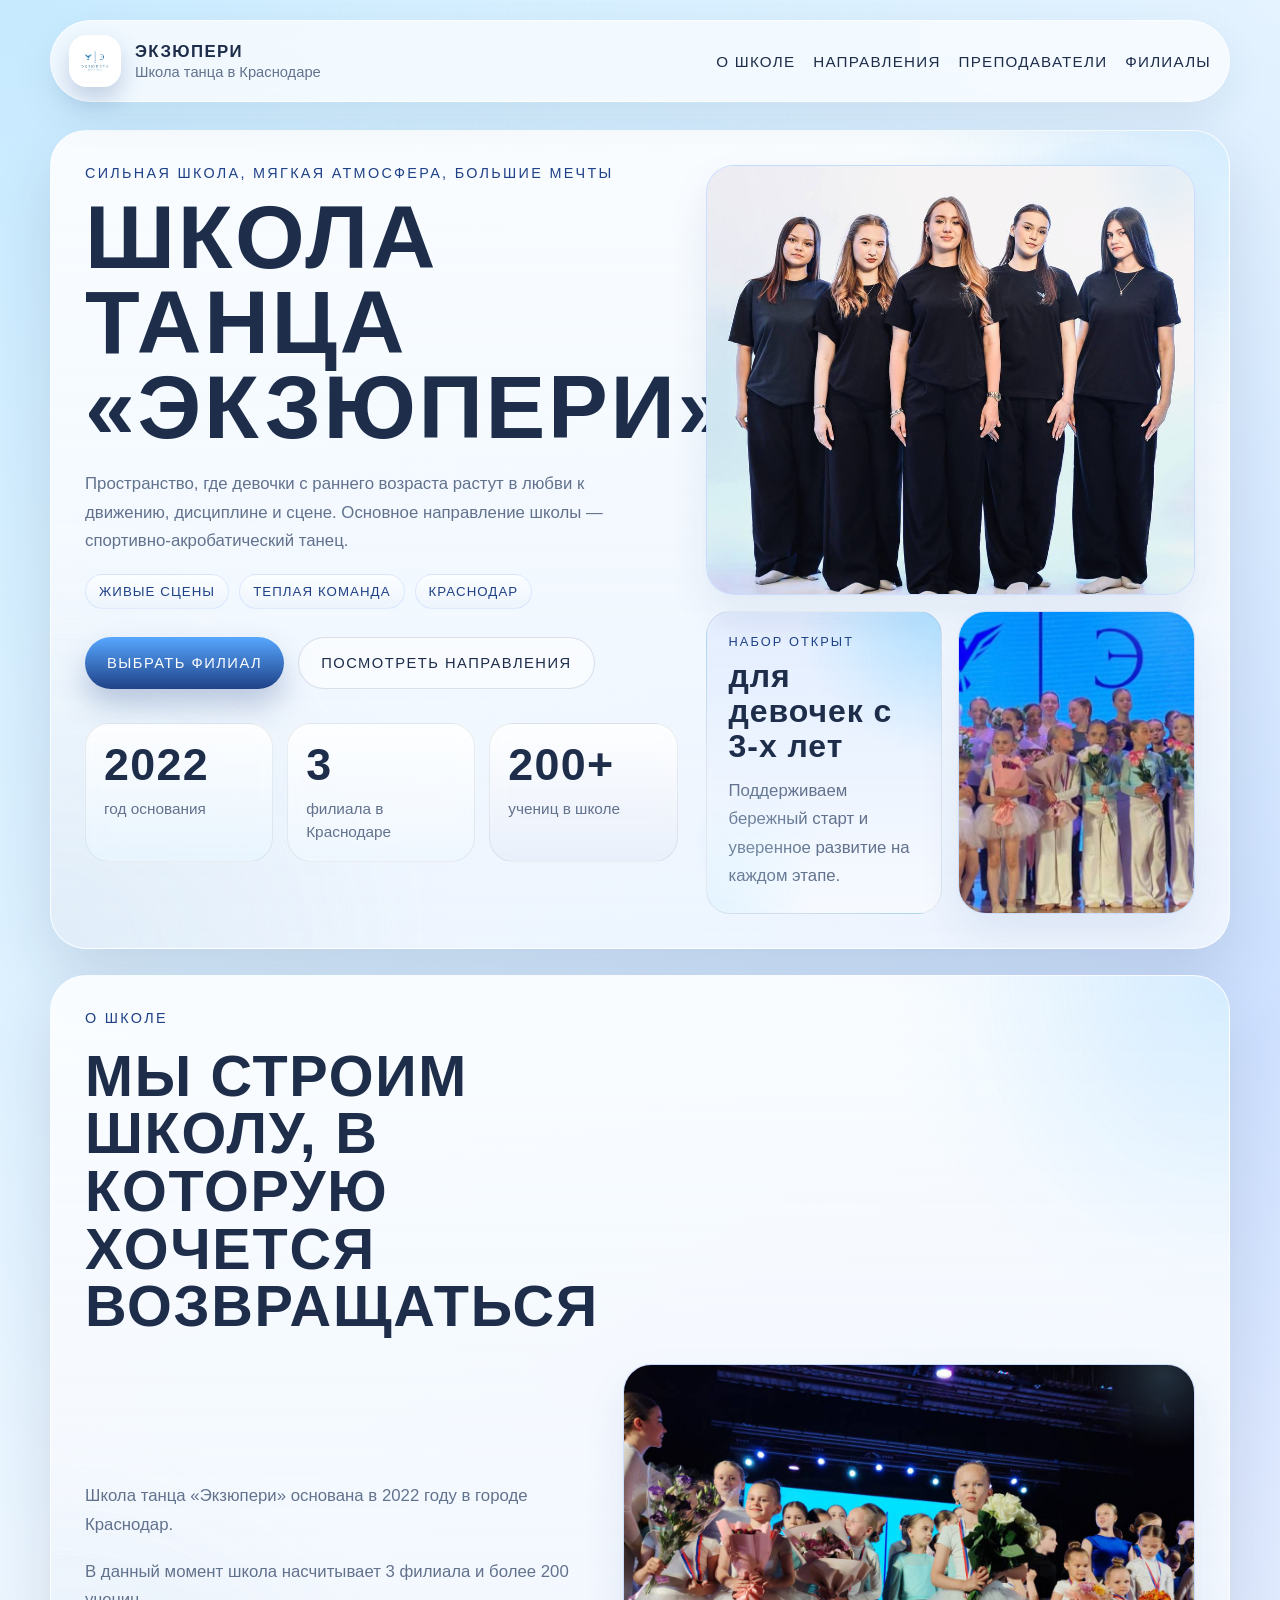
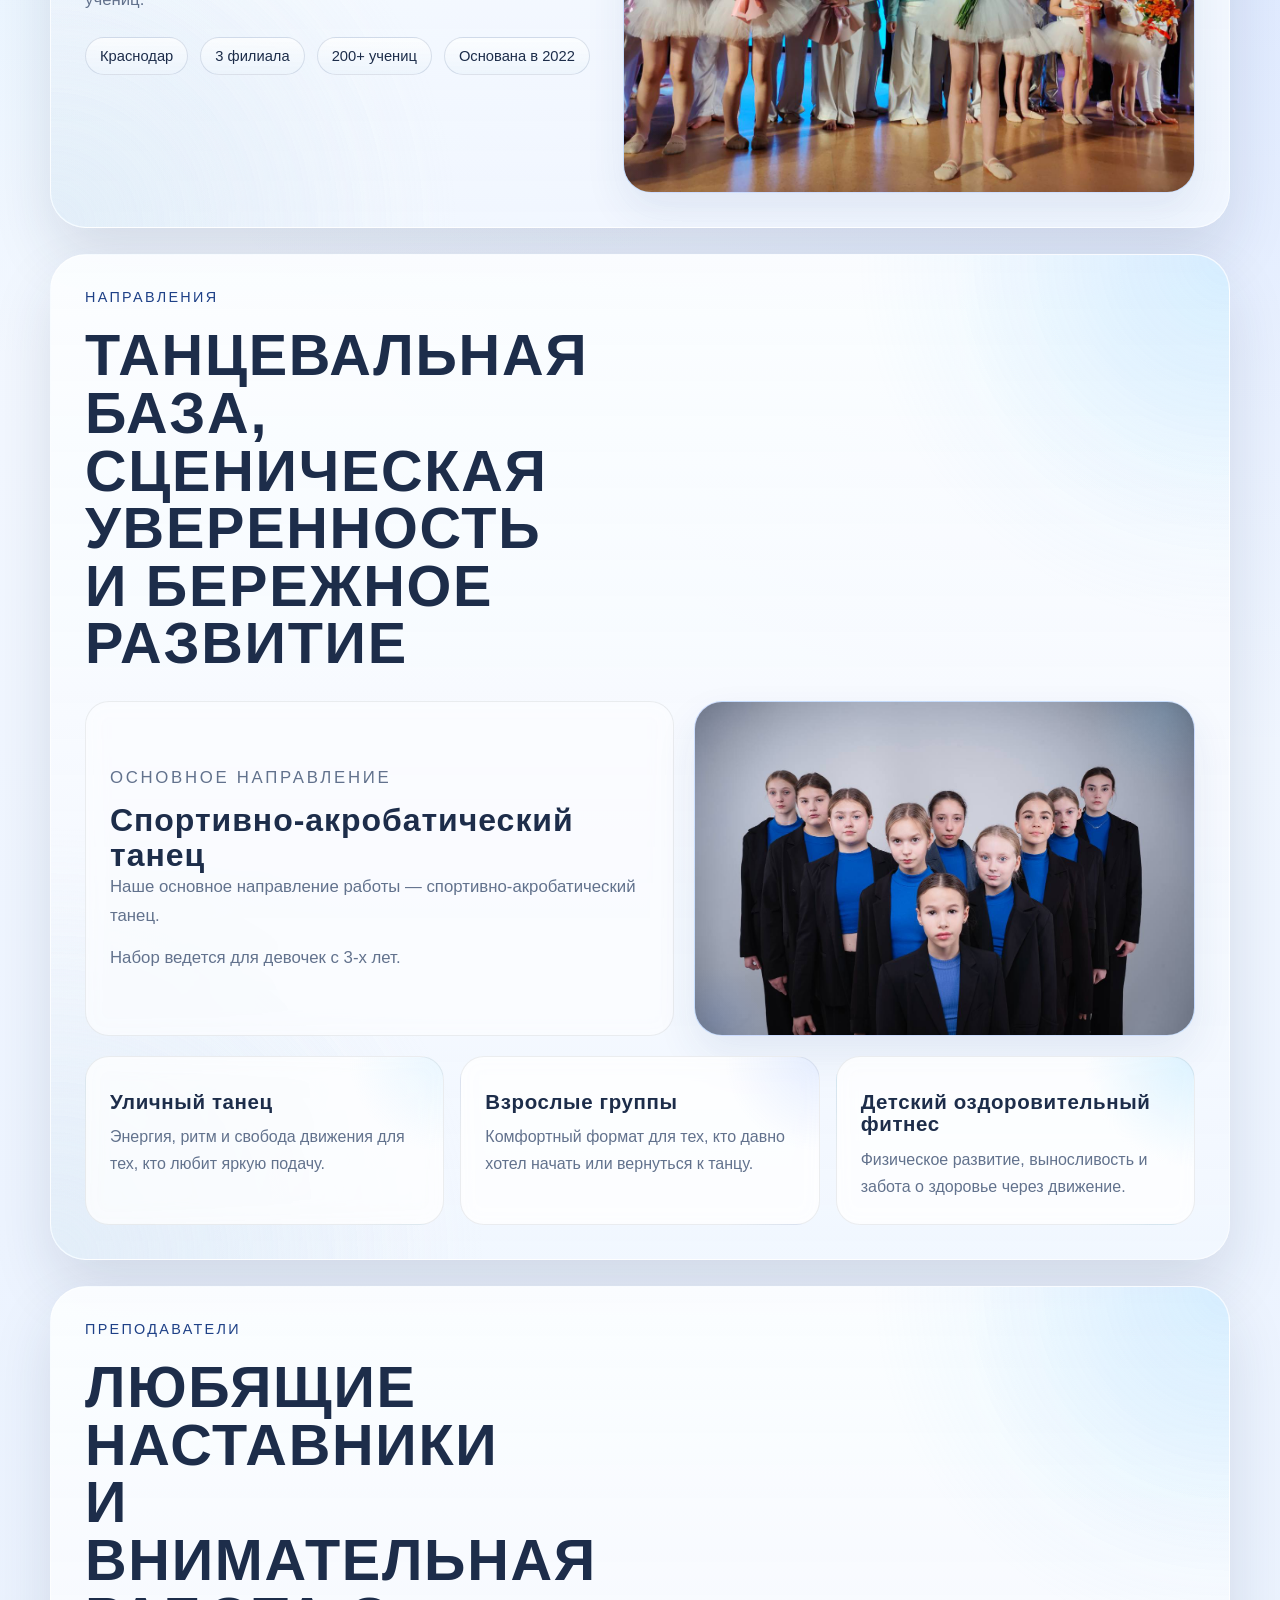
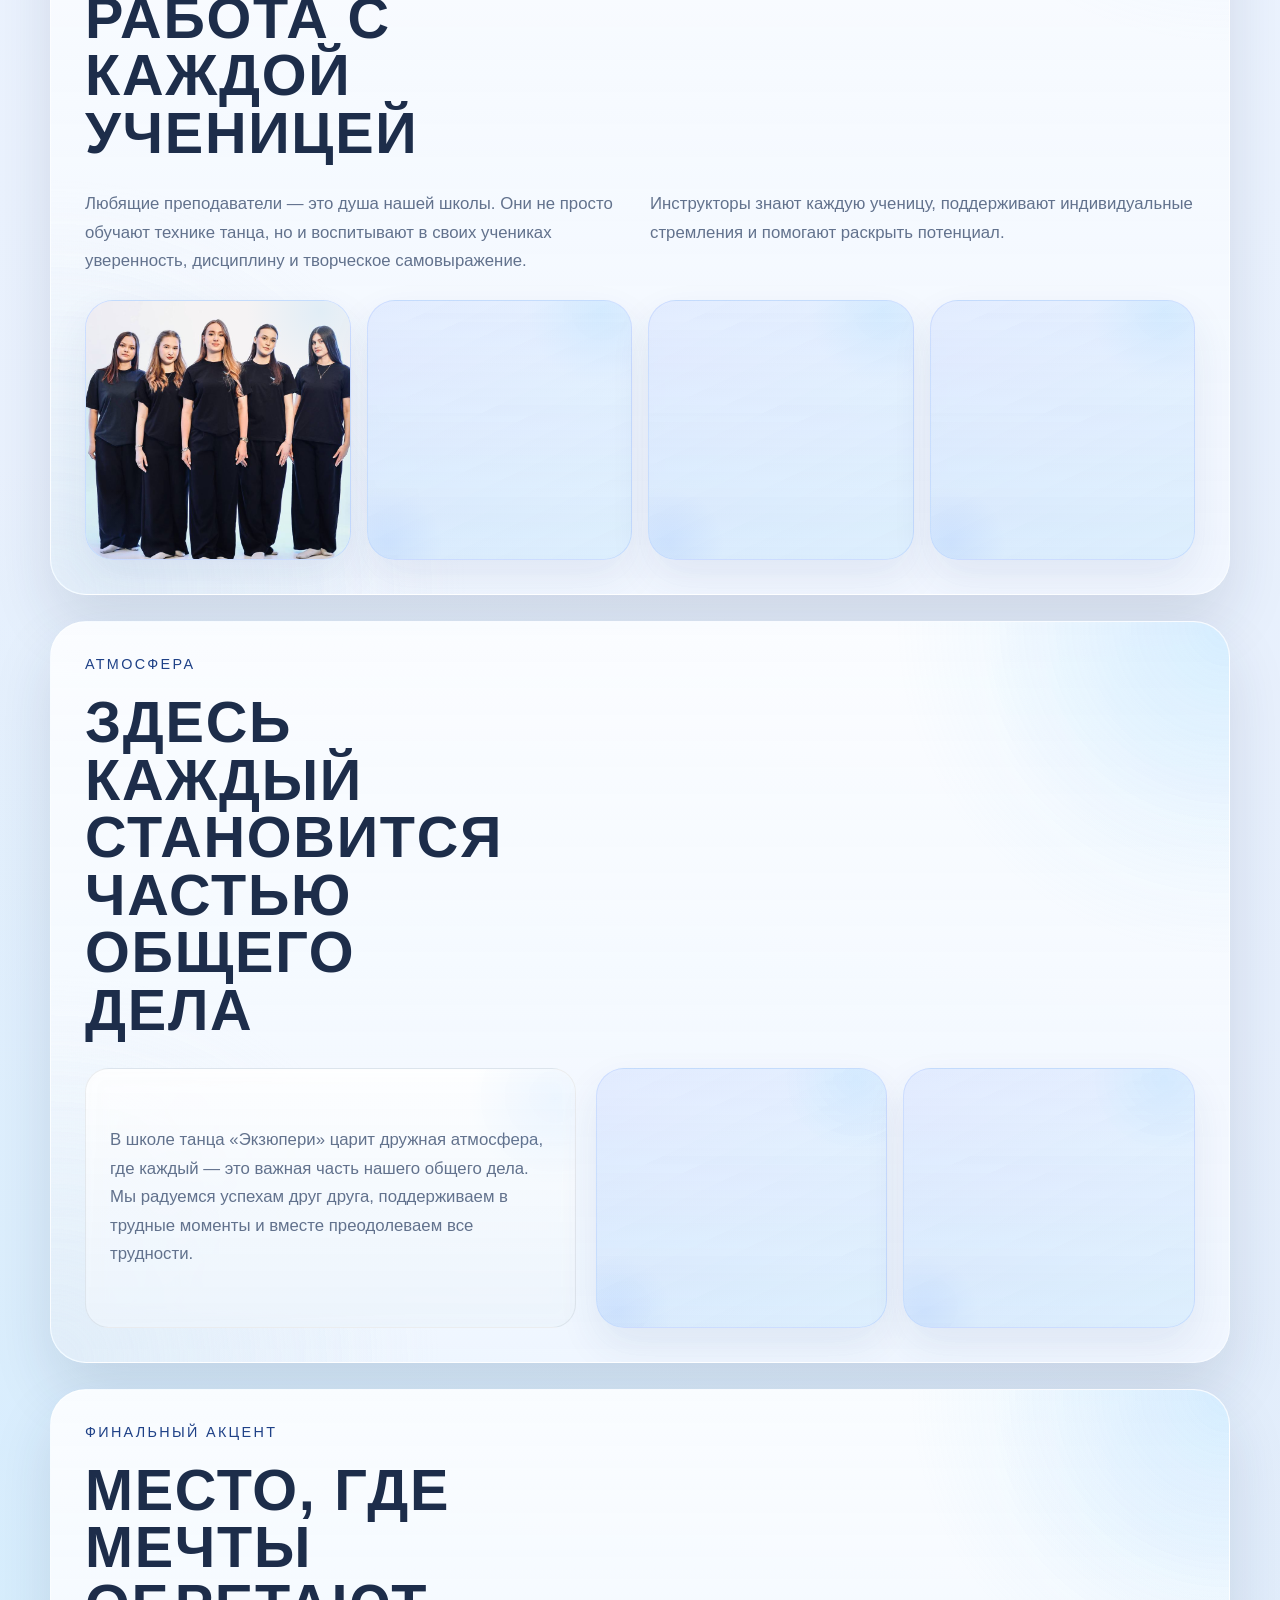
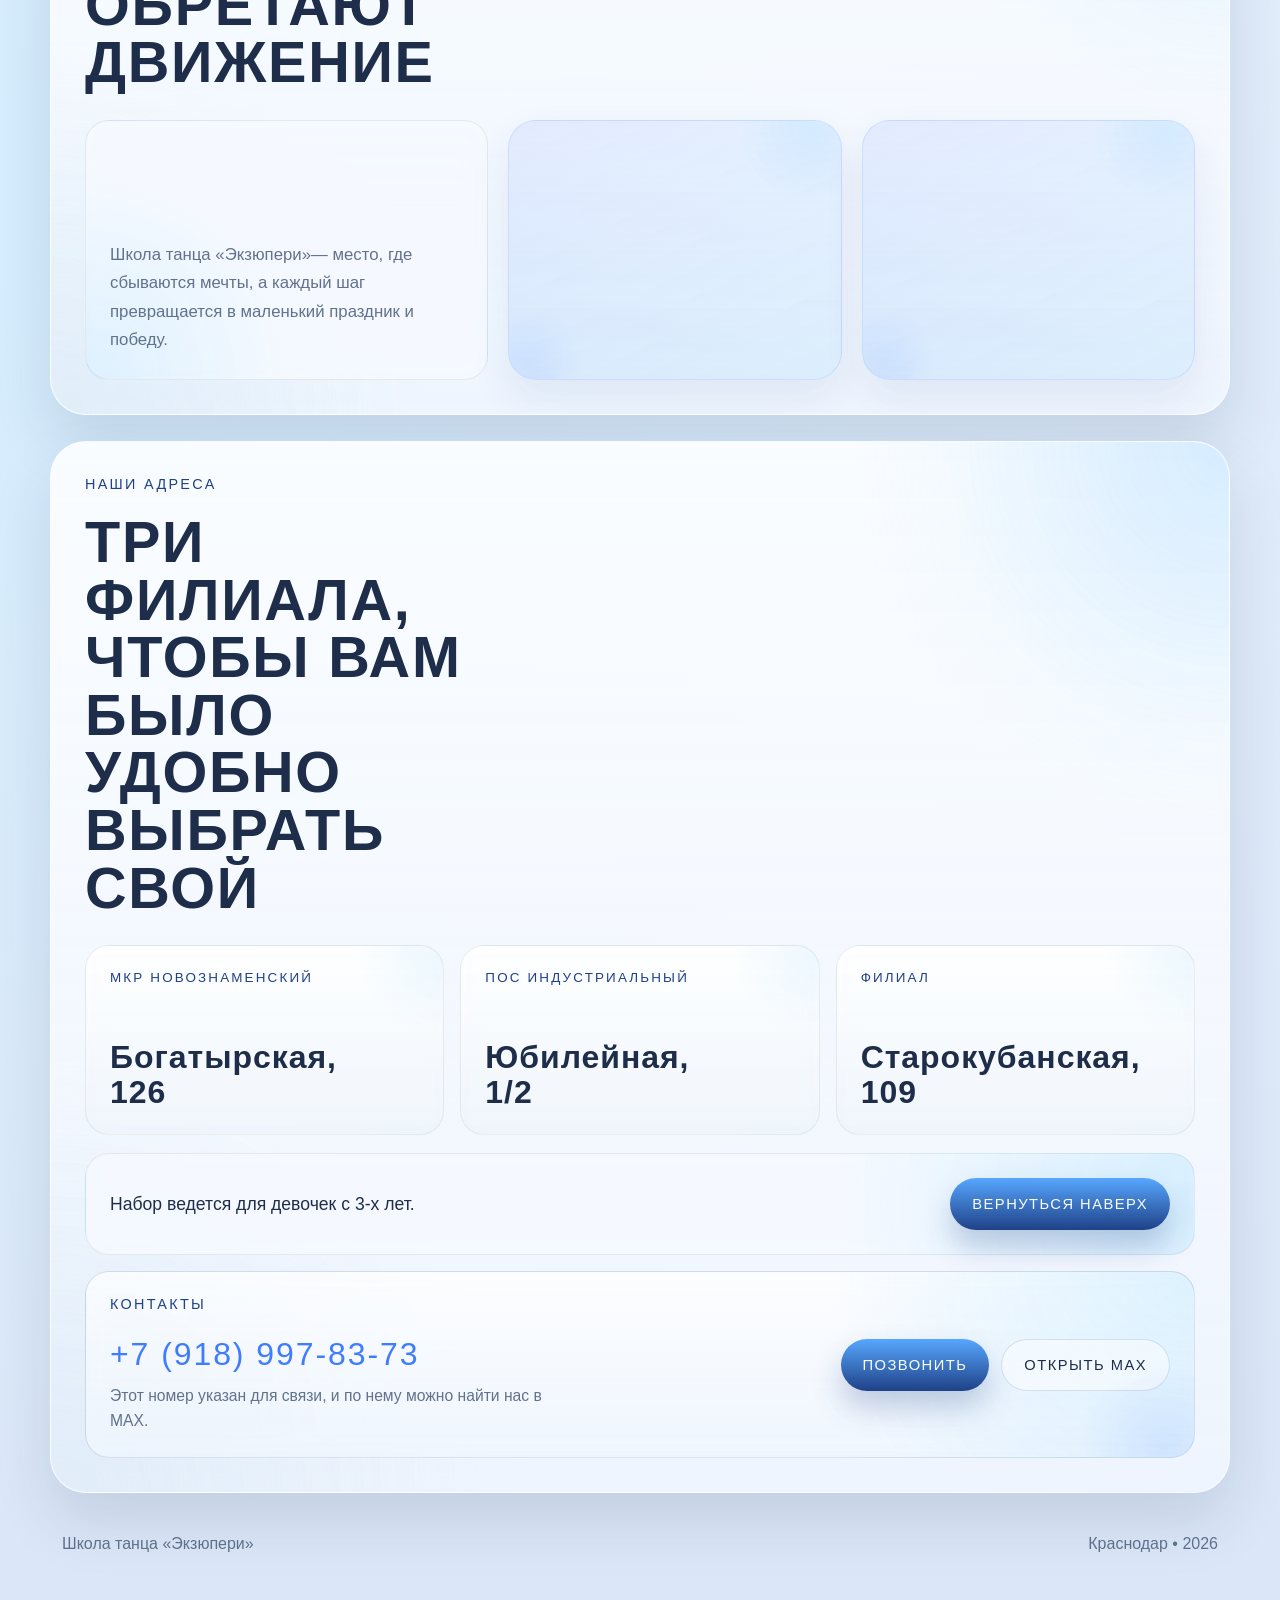
==== index.html @ d255a943 "Add files via upload" ====
<!doctype html>
<html lang="ru">
  <head>
    <meta charset="UTF-8">
    <meta name="viewport" content="width=device-width, initial-scale=1.0">
    <title>Школа танца Экзюпери</title>
    <meta
      name="description"
      content="Школа танца Экзюпери в Краснодаре. Спортивно-акробатический танец, уличный танец, взрослые группы и детский оздоровительный фитнес."
    >
    <link rel="icon" href="photo_5471992488244484492_y.jpg" type="image/jpeg">
    <link rel="stylesheet" href="styles.css">
  </head>
  <body>
    <div class="page-shell">
      <header class="site-header">
        <a class="brand" href="#top" aria-label="Школа танца Экзюпери">
          <span class="brand-mark brand-mark-image">
            <img src="photo_5471992488244484492_y.jpg" alt="Логотип школы танца Экзюпери" loading="eager" decoding="async">
          </span>
          <span class="brand-copy">
            <strong>Экзюпери</strong>
            <span>Школа танца в Краснодаре</span>
          </span>
        </a>

        <nav class="site-nav" aria-label="Основная навигация">
          <a href="#about">О школе</a>
          <a href="#directions">Направления</a>
          <a href="#team">Преподаватели</a>
          <a href="#locations">Филиалы</a>
        </nav>
      </header>

      <main id="top">
        <section class="hero reveal">
          <div class="hero-copy">
            <p class="eyebrow">Сильная школа, мягкая атмосфера, большие мечты</p>
            <h1>Школа танца «Экзюпери»</h1>
            <p class="hero-text">
              Пространство, где девочки с раннего возраста растут в любви к движению,
              дисциплине и сцене. Основное направление школы — спортивно-акробатический танец.
            </p>

            <div class="hero-pills" aria-label="Ключевые особенности">
              <span>Живые сцены</span>
              <span>Теплая команда</span>
              <span>Краснодар</span>
            </div>

            <div class="hero-actions">
              <a class="button button-primary" href="#locations">Выбрать филиал</a>
              <a class="button button-secondary" href="#directions">Посмотреть направления</a>
            </div>

            <div class="hero-stats" aria-label="Ключевые факты">
              <article class="stat-card">
                <strong>2022</strong>
                <span>год основания</span>
              </article>
              <article class="stat-card">
                <strong>3</strong>
                <span>филиала в Краснодаре</span>
              </article>
              <article class="stat-card">
                <strong>200+</strong>
                <span>учениц в школе</span>
              </article>
            </div>
          </div>

          <div class="hero-visuals">
            <article class="photo-frame photo-frame-large">
              <img src="photo_5471939544182626141_y.jpg" alt="Преподаватели школы танца Экзюпери" loading="eager" decoding="async">
              <div class="photo-fallback">
                <span>Фото 1</span>
                <small>Фото тренеров</small>
              </div>
            </article>

            <article class="accent-card accent-card-sunrise">
              <span class="card-label">Набор открыт</span>
              <strong>для девочек с 3-х лет</strong>
              <p>Поддерживаем бережный старт и уверенное развитие на каждом этапе.</p>
            </article>

            <article class="photo-frame photo-frame-small">
              <img src="photo_5471939544182626152_y.jpg" alt="Фото школы танца Экзюпери со сцены" loading="lazy" decoding="async">
              <div class="photo-fallback">
                <span>Фото 2</span>
                <small>Под информацию</small>
              </div>
            </article>

            <div class="hero-orb hero-orb-one" aria-hidden="true"></div>
            <div class="hero-orb hero-orb-two" aria-hidden="true"></div>
          </div>
        </section>

        <section class="section about reveal" id="about">
          <div class="section-heading">
            <p class="eyebrow">О школе</p>
            <h2>Мы строим школу, в которую хочется возвращаться</h2>
          </div>

          <div class="about-layout">
            <div class="about-copy">
              <p>Школа танца «Экзюпери» основана в 2022 году в городе Краснодар.</p>
              <p>В данный момент школа насчитывает 3 филиала и более 200 учениц.</p>

              <div class="fact-ribbon">
                <span>Краснодар</span>
                <span>3 филиала</span>
                <span>200+ учениц</span>
                <span>Основана в 2022</span>
              </div>
            </div>

            <article class="photo-frame photo-frame-wide">
              <img src="photo_5471939544182626151_y.jpg" alt="Ученицы школы танца Экзюпери на сцене" loading="lazy" decoding="async">
              <div class="photo-fallback">
                <span>Фото 3</span>
                <small>Фото под информацию</small>
              </div>
            </article>
          </div>
        </section>

        <section class="section directions reveal" id="directions">
          <div class="section-heading">
            <p class="eyebrow">Направления</p>
            <h2>Танцевальная база, сценическая уверенность и бережное развитие</h2>
          </div>

          <div class="directions-layout">
            <article class="main-direction">
              <p class="card-label">Основное направление</p>
              <h3>Спортивно-акробатический танец</h3>
              <p>Наше основное направление работы — спортивно-акробатический танец.</p>
              <p>Набор ведется для девочек с 3-х лет.</p>
            </article>

            <article class="photo-frame photo-frame-square">
              <img src="photo_5471939544182626154_y.jpg" alt="Ученицы школы танца Экзюпери" loading="lazy" decoding="async">
              <div class="photo-fallback">
                <span>Фото 4</span>
                <small>Фото для направлений</small>
              </div>
            </article>
          </div>

          <div class="tags-grid" aria-label="Дополнительные направления">
            <article class="tag-card">
              <strong>Уличный танец</strong>
              <p>Энергия, ритм и свобода движения для тех, кто любит яркую подачу.</p>
            </article>
            <article class="tag-card">
              <strong>Взрослые группы</strong>
              <p>Комфортный формат для тех, кто давно хотел начать или вернуться к танцу.</p>
            </article>
            <article class="tag-card">
              <strong>Детский оздоровительный фитнес</strong>
              <p>Физическое развитие, выносливость и забота о здоровье через движение.</p>
            </article>
          </div>
        </section>

        <section class="section team reveal" id="team">
          <div class="section-heading">
            <p class="eyebrow">Преподаватели</p>
            <h2>Любящие наставники и внимательная работа с каждой ученицей</h2>
          </div>

          <div class="split-copy">
            <p>
              Любящие преподаватели — это душа нашей школы. Они не просто обучают технике танца,
              но и воспитывают в своих учениках уверенность, дисциплину и творческое самовыражение.
            </p>
            <p>
              Инструкторы знают каждую ученицу, поддерживают индивидуальные стремления и помогают раскрыть потенциал.
            </p>
          </div>

          <div class="gallery-grid gallery-grid-four">
            <article class="photo-frame">
              <img src="photo_5471939544182626141_y.jpg" alt="Преподаватели школы танца, фото 1" loading="lazy" decoding="async">
              <div class="photo-fallback">
                <span>Фото 4.1</span>
                <small>Тренеры</small>
              </div>
            </article>
            <article class="photo-frame">
              <img src="photo_5471939544182626135_y.jpg" alt="Преподаватели школы танца, фото 2" loading="lazy" decoding="async">
              <div class="photo-fallback">
                <span>Фото 4.2</span>
                <small>Тренеры</small>
              </div>
            </article>
            <article class="photo-frame">
              <img src="photo_5471939544182626142_y.jpg" alt="Преподаватели школы танца, фото 3" loading="lazy" decoding="async">
              <div class="photo-fallback">
                <span>Фото 4.3</span>
                <small>Тренеры</small>
              </div>
            </article>
            <article class="photo-frame">
              <img src="photo_5471939544182626132_y.jpg" alt="Преподаватели школы танца, фото 4" loading="lazy" decoding="async">
              <div class="photo-fallback">
                <span>Фото 4.4</span>
                <small>Тренеры</small>
              </div>
            </article>
          </div>
        </section>

        <section class="section community reveal">
          <div class="section-heading">
            <p class="eyebrow">Атмосфера</p>
            <h2>Здесь каждый становится частью общего дела</h2>
          </div>

          <div class="community-layout">
            <article class="story-card">
              <p>
                В школе танца «Экзюпери» царит дружная атмосфера, где каждый — это важная часть нашего общего дела.
                Мы радуемся успехам друг друга, поддерживаем в трудные моменты и вместе преодолеваем все трудности.
              </p>
            </article>

            <div class="gallery-grid gallery-grid-two">
              <article class="photo-frame">
                <img src="photo_5471939544182626064_y.jpg" alt="Атмосфера школы танца, фото 1" loading="lazy" decoding="async">
                <div class="photo-fallback">
                  <span>Фото 5.1</span>
                  <small>Атмосфера</small>
                </div>
              </article>
              <article class="photo-frame">
                <img src="photo_5471939544182626081_y.jpg" alt="Атмосфера школы танца, фото 2" loading="lazy" decoding="async">
                <div class="photo-fallback">
                  <span>Фото 5.2</span>
                  <small>Атмосфера</small>
                </div>
              </article>
            </div>
          </div>
        </section>

        <section class="section finale reveal">
          <div class="section-heading">
            <p class="eyebrow">Финальный акцент</p>
            <h2>Место, где мечты обретают движение</h2>
          </div>

          <div class="finale-layout">
            <article class="closing-card">
              <p>
                Школа танца «Экзюпери»— место, где сбываются мечты, а каждый шаг превращается в маленький праздник и победу.
              </p>
            </article>

            <article class="photo-frame">
              <img src="photo_5471939544182626153_y.jpg" alt="Финальный блок, фото 1" loading="lazy" decoding="async">
              <div class="photo-fallback">
                <span>Фото 6.1</span>
                <small>Команда</small>
              </div>
            </article>
            <article class="photo-frame">
              <img src="photo_5471939544182626065_y.jpg" alt="Финальный блок, фото 2" loading="lazy" decoding="async">
              <div class="photo-fallback">
                <span>Фото 6.2</span>
                <small>Команда</small>
              </div>
            </article>
          </div>
        </section>

        <section class="section locations reveal" id="locations">
          <div class="section-heading">
            <p class="eyebrow">Наши адреса</p>
            <h2>Три филиала, чтобы вам было удобно выбрать свой</h2>
          </div>

          <div class="locations-grid">
            <article class="location-card">
              <span class="location-label">МКР Новознаменский</span>
              <strong>Богатырская, 126</strong>
            </article>
            <article class="location-card">
              <span class="location-label">ПОС Индустриальный</span>
              <strong>Юбилейная, 1/2</strong>
            </article>
            <article class="location-card">
              <span class="location-label">Филиал</span>
              <strong>Старокубанская, 109</strong>
            </article>
          </div>

          <div class="enroll-banner">
            <p>Набор ведется для девочек с 3-х лет.</p>
            <a class="button button-primary" href="#top">Вернуться наверх</a>
          </div>

          <div class="contact-banner" aria-label="Контакты школы танца Экзюпери">
            <div class="contact-copy">
              <p class="eyebrow">Контакты</p>
              <a class="contact-phone" href="tel:+79189978373">+7 (918) 997-83-73</a>
              <p>Этот номер указан для связи, и по нему можно найти нас в MAX.</p>
            </div>

            <div class="contact-actions">
              <a class="button button-primary" href="tel:+79189978373">Позвонить</a>
              <a class="button button-secondary" href="https://web.max.ru/" target="_blank" rel="noreferrer">Открыть MAX</a>
            </div>
          </div>
        </section>
      </main>

      <footer class="site-footer">
        <p>Школа танца «Экзюпери»</p>
        <p>Краснодар • <span id="current-year"></span></p>
      </footer>
    </div>

    <script src="script.js"></script>
  </body>
</html>
---- styles.css ----
:root {
  --bg: #edf4ff;
  --bg-soft: #fbfdff;
  --ink: #1d2d4a;
  --muted: #62728d;
  --accent: #3f7cff;
  --accent-deep: #1f4187;
  --accent-bright: #57a7ff;
  --sun: #97d8ff;
  --sky: #cfeeff;
  --ice: #eef7ff;
  --mist: #dde6f4;
  --mint: #d9deea;
  --line: rgba(34, 61, 111, 0.14);
  --card: rgba(251, 253, 255, 0.78);
  --shadow: 0 28px 60px rgba(29, 45, 74, 0.13);
  --radius-xl: 36px;
  --radius-lg: 24px;
  --radius-md: 18px;
  --max-width: 1180px;
}

*,
*::before,
*::after {
  box-sizing: border-box;
}

html {
  scroll-behavior: smooth;
}

body {
  margin: 0;
  min-width: 320px;
  color: var(--ink);
  font-family: "Avenir Next", "Segoe UI", "Trebuchet MS", sans-serif;
  background:
    radial-gradient(circle at top left, rgba(151, 216, 255, 0.54), transparent 30%),
    radial-gradient(circle at right 16%, rgba(63, 124, 255, 0.2), transparent 24%),
    radial-gradient(circle at 10% 78%, rgba(207, 238, 255, 0.72), transparent 26%),
    linear-gradient(180deg, #ffffff 0%, var(--bg) 44%, #dbe7f8 100%);
}

body::before {
  content: "";
  position: fixed;
  inset: 0;
  pointer-events: none;
  background-image:
    linear-gradient(rgba(255, 255, 255, 0.22) 1px, transparent 1px),
    linear-gradient(90deg, rgba(255, 255, 255, 0.22) 1px, transparent 1px);
  background-size: 28px 28px;
  mask-image: radial-gradient(circle at center, black 62%, transparent 100%);
  opacity: 0.36;
}

img {
  display: block;
  width: 100%;
}

a {
  color: inherit;
  text-decoration: none;
}

p,
h1,
h2,
h3 {
  margin: 0;
}

.page-shell {
  position: relative;
  z-index: 1;
  width: min(calc(100% - 32px), var(--max-width));
  margin: 0 auto;
  padding: 20px 0 48px;
}

.site-header {
  position: sticky;
  top: 16px;
  z-index: 10;
  display: flex;
  align-items: center;
  justify-content: space-between;
  gap: 24px;
  padding: 14px 18px;
  margin-bottom: 28px;
  border: 1px solid rgba(255, 255, 255, 0.7);
  border-radius: 999px;
  background: rgba(248, 252, 255, 0.84);
  backdrop-filter: blur(16px);
  box-shadow: 0 16px 40px rgba(29, 45, 74, 0.08);
}

.brand {
  display: inline-flex;
  align-items: center;
  gap: 14px;
}

.brand-mark {
  display: grid;
  place-items: center;
  width: 52px;
  height: 52px;
  border-radius: 18px;
  color: #fdfefe;
  font-family: "Futura", "Trebuchet MS", sans-serif;
  font-size: 1.1rem;
  letter-spacing: 0.12em;
  background: linear-gradient(160deg, var(--accent) 0%, var(--accent-deep) 100%);
  box-shadow: 0 12px 24px rgba(31, 65, 135, 0.24);
}

.brand-mark-image {
  padding: 4px;
  overflow: hidden;
  background: rgba(255, 255, 255, 0.96);
}

.brand-mark-image img {
  width: 100%;
  height: 100%;
  object-fit: contain;
}

.brand-copy {
  display: flex;
  flex-direction: column;
  gap: 2px;
}

.brand-copy strong,
.site-nav a,
.eyebrow,
h1,
h2,
h3,
.button,
.card-label,
.location-label {
  font-family: "Futura", "Avenir Next Condensed", "Trebuchet MS", sans-serif;
}

.brand-copy strong {
  font-size: 1.05rem;
  letter-spacing: 0.08em;
  text-transform: uppercase;
}

.brand-copy span {
  color: var(--muted);
  font-size: 0.92rem;
}

.site-nav {
  display: flex;
  flex-wrap: wrap;
  gap: 18px;
}

.site-nav a {
  font-size: 0.95rem;
  letter-spacing: 0.08em;
  text-transform: uppercase;
  transition: color 160ms ease;
}

.site-nav a:hover,
.site-nav a:focus-visible {
  color: var(--accent-deep);
}

.hero,
.section {
  position: relative;
  margin-bottom: 26px;
  border: 1px solid rgba(255, 255, 255, 0.62);
  border-radius: var(--radius-xl);
  background:
    radial-gradient(circle at top right, rgba(87, 167, 255, 0.12), transparent 18%),
    radial-gradient(circle at bottom left, rgba(207, 238, 255, 0.35), transparent 24%),
    linear-gradient(180deg, rgba(251, 253, 255, 0.95), rgba(242, 247, 255, 0.84));
  box-shadow: var(--shadow);
  overflow: hidden;
}

.hero::after,
.section::after {
  content: "";
  position: absolute;
  inset: 0;
  border-radius: inherit;
  pointer-events: none;
  background:
    radial-gradient(circle at top right, rgba(151, 216, 255, 0.22), transparent 24%),
    radial-gradient(circle at bottom left, rgba(217, 222, 234, 0.3), transparent 28%);
}

.hero {
  display: grid;
  grid-template-columns: minmax(0, 1.15fr) minmax(280px, 0.95fr);
  gap: 28px;
  padding: 34px;
  isolation: isolate;
}

.hero-copy,
.hero-visuals,
.section > * {
  position: relative;
  z-index: 1;
}

.eyebrow {
  margin-bottom: 14px;
  color: var(--accent-deep);
  font-size: 0.9rem;
  letter-spacing: 0.16em;
  text-transform: uppercase;
}

h1 {
  max-width: 10ch;
  font-size: clamp(3rem, 7vw, 5.7rem);
  line-height: 0.95;
  letter-spacing: 0.03em;
  text-transform: uppercase;
}

.hero-text,
.about-copy p,
.main-direction p,
.tag-card p,
.story-card p,
.closing-card p,
.split-copy p,
.accent-card p {
  color: var(--muted);
  font-size: 1.05rem;
  line-height: 1.7;
}

.hero-text {
  max-width: 58ch;
  margin-top: 20px;
}

.hero-pills {
  display: flex;
  flex-wrap: wrap;
  gap: 10px;
  margin-top: 18px;
}

.hero-pills span {
  padding: 9px 13px;
  border: 1px solid rgba(63, 124, 255, 0.14);
  border-radius: 999px;
  color: var(--accent-deep);
  font-size: 0.83rem;
  letter-spacing: 0.08em;
  text-transform: uppercase;
  background:
    linear-gradient(180deg, rgba(255, 255, 255, 0.78), rgba(236, 244, 252, 0.94));
}

.hero-actions {
  display: flex;
  flex-wrap: wrap;
  gap: 14px;
  margin-top: 28px;
}

.button {
  display: inline-flex;
  align-items: center;
  justify-content: center;
  min-height: 52px;
  padding: 0 22px;
  border-radius: 999px;
  font-size: 0.92rem;
  letter-spacing: 0.1em;
  text-transform: uppercase;
  transition:
    transform 180ms ease,
    box-shadow 180ms ease,
    background-color 180ms ease;
}

.button:hover,
.button:focus-visible {
  transform: translateY(-2px);
}

.button-primary {
  color: #fbfdff;
  background: linear-gradient(180deg, var(--accent-bright) 0%, var(--accent-deep) 100%);
  box-shadow: 0 16px 30px rgba(31, 65, 135, 0.26);
}

.button-secondary {
  border: 1px solid var(--line);
  background: rgba(255, 255, 255, 0.5);
}

.hero-stats {
  display: grid;
  grid-template-columns: repeat(3, minmax(0, 1fr));
  gap: 14px;
  margin-top: 34px;
}

.stat-card,
.accent-card,
.main-direction,
.tag-card,
.story-card,
.closing-card,
.location-card,
.enroll-banner {
  border: 1px solid rgba(31, 37, 51, 0.08);
  border-radius: var(--radius-lg);
  background: var(--card);
  backdrop-filter: blur(10px);
}

.stat-card,
.accent-card,
.main-direction,
.tag-card,
.story-card,
.closing-card,
.location-card,
.enroll-banner,
.contact-banner,
.photo-frame,
.photo-frame-large,
.photo-frame-wide,
.photo-frame-square {
  transition:
    transform 220ms ease,
    box-shadow 220ms ease,
    border-color 220ms ease,
    filter 220ms ease;
}

.stat-card:hover,
.accent-card:hover,
.main-direction:hover,
.tag-card:hover,
.story-card:hover,
.closing-card:hover,
.location-card:hover,
.enroll-banner:hover,
.contact-banner:hover,
.photo-frame:hover {
  transform: translateY(-4px);
  box-shadow: 0 24px 52px rgba(31, 65, 135, 0.15);
  border-color: rgba(63, 124, 255, 0.22);
}

.stat-card {
  display: flex;
  flex-direction: column;
  gap: 10px;
  padding: 18px;
}

.stat-card:nth-child(1) {
  background: linear-gradient(180deg, rgba(255, 255, 255, 0.88), rgba(232, 245, 255, 0.82));
}

.stat-card:nth-child(2) {
  background: linear-gradient(180deg, rgba(255, 255, 255, 0.88), rgba(238, 247, 255, 0.8));
}

.stat-card:nth-child(3) {
  background: linear-gradient(180deg, rgba(255, 255, 255, 0.88), rgba(231, 238, 250, 0.82));
}

.stat-card strong {
  font-family: "Futura", "Avenir Next Condensed", sans-serif;
  font-size: clamp(1.8rem, 5vw, 2.8rem);
  line-height: 1;
  letter-spacing: 0.03em;
}

.stat-card span {
  color: var(--muted);
  font-size: 0.96rem;
  line-height: 1.5;
}

.hero-visuals {
  display: grid;
  grid-template-columns: repeat(2, minmax(0, 1fr));
  gap: 16px;
  align-content: start;
}

.photo-frame,
.logo-frame {
  position: relative;
  min-height: 260px;
  border: 1px solid rgba(63, 124, 255, 0.14);
  border-radius: 28px;
  overflow: hidden;
  background:
    linear-gradient(155deg, rgba(63, 124, 255, 0.14), rgba(151, 216, 255, 0.2)),
    linear-gradient(180deg, rgba(255, 255, 255, 0.82), rgba(236, 243, 252, 0.94));
  box-shadow: 0 18px 40px rgba(31, 65, 135, 0.09);
}

.photo-frame img,
.logo-frame img {
  width: 100%;
  height: 100%;
  object-fit: cover;
  opacity: 0;
  transition: opacity 200ms ease;
}

.photo-frame::before,
.photo-frame::after,
.accent-card::before,
.story-card::before,
.contact-banner::before {
  content: "";
  position: absolute;
  inset: auto;
  pointer-events: none;
  border-radius: 999px;
  opacity: 0.75;
}

.photo-frame::before {
  width: 160px;
  height: 160px;
  top: -70px;
  right: -50px;
  background: radial-gradient(circle, rgba(151, 216, 255, 0.28), transparent 65%);
}

.photo-frame::after {
  width: 120px;
  height: 120px;
  left: -40px;
  bottom: -45px;
  background: radial-gradient(circle, rgba(63, 124, 255, 0.12), transparent 65%);
}

.logo-frame img {
  object-fit: contain;
  padding: 22px;
  background: rgba(255, 255, 255, 0.86);
}

.photo-frame-large {
  grid-column: span 2;
  min-height: 430px;
}

.photo-frame-small {
  min-height: 220px;
}

.photo-frame-wide {
  min-height: 380px;
}

.photo-frame-square {
  min-height: 320px;
}

.photo-fallback {
  position: absolute;
  inset: 0;
  display: flex;
  flex-direction: column;
  align-items: center;
  justify-content: center;
  gap: 10px;
  padding: 20px;
  text-align: center;
  color: rgba(31, 37, 51, 0.75);
  background:
    radial-gradient(circle at top, rgba(151, 216, 255, 0.22), transparent 38%),
    linear-gradient(180deg, rgba(255, 255, 255, 0.78), rgba(239, 245, 252, 0.96));
}

.photo-fallback span {
  font-family: "Futura", "Avenir Next Condensed", sans-serif;
  font-size: 1.2rem;
  letter-spacing: 0.08em;
  text-transform: uppercase;
}

.photo-fallback small {
  max-width: 26ch;
  color: var(--muted);
  line-height: 1.5;
}

.photo-frame.is-ready .photo-fallback,
.logo-frame.is-ready .photo-fallback {
  opacity: 0;
  pointer-events: none;
}

.photo-frame.is-ready img,
.logo-frame.is-ready img {
  opacity: 1;
}

.accent-card {
  display: flex;
  flex-direction: column;
  justify-content: flex-end;
  min-height: 220px;
  padding: 22px;
  position: relative;
  overflow: hidden;
}

.accent-card-sunrise {
  background:
    radial-gradient(circle at top right, rgba(151, 216, 255, 0.62), transparent 38%),
    radial-gradient(circle at bottom left, rgba(207, 238, 255, 0.5), transparent 28%),
    linear-gradient(180deg, rgba(63, 124, 255, 0.08), rgba(247, 250, 255, 0.92));
}

.card-label {
  color: var(--accent-deep);
  font-size: 0.8rem;
  letter-spacing: 0.16em;
  text-transform: uppercase;
}

.accent-card strong,
.main-direction h3,
.tag-card strong,
.location-card strong {
  margin-top: 10px;
  font-size: clamp(1.45rem, 3vw, 2rem);
  line-height: 1.1;
  letter-spacing: 0.03em;
}

.accent-card p {
  margin-top: 12px;
}

.accent-card::before {
  width: 220px;
  height: 220px;
  top: -120px;
  right: -95px;
  background: radial-gradient(circle, rgba(151, 216, 255, 0.24), transparent 66%);
}

.section {
  padding: 34px;
}

.section-heading {
  display: grid;
  gap: 8px;
  margin-bottom: 28px;
}

h2 {
  max-width: 14ch;
  font-size: clamp(2rem, 5vw, 3.6rem);
  line-height: 1;
  letter-spacing: 0.03em;
  text-transform: uppercase;
}

.about-layout,
.directions-layout,
.community-layout,
.finale-layout {
  display: grid;
  gap: 20px;
}

.about-layout {
  grid-template-columns: minmax(0, 0.95fr) minmax(280px, 1.05fr);
  align-items: center;
}

.about-copy {
  display: grid;
  gap: 18px;
}

.fact-ribbon {
  display: flex;
  flex-wrap: wrap;
  gap: 12px;
  margin-top: 4px;
}

.fact-ribbon span {
  padding: 10px 14px;
  border: 1px solid var(--line);
  border-radius: 999px;
  background: linear-gradient(180deg, rgba(255, 255, 255, 0.7), rgba(236, 244, 252, 0.88));
  font-size: 0.92rem;
}

.directions-layout {
  grid-template-columns: minmax(0, 1.08fr) minmax(280px, 0.92fr);
  align-items: stretch;
}

.main-direction,
.tag-card,
.story-card,
.closing-card,
.location-card,
.enroll-banner {
  padding: 24px;
}

.main-direction {
  display: flex;
  flex-direction: column;
  justify-content: center;
}

.main-direction p:last-child {
  margin-top: 14px;
}

.tags-grid,
.gallery-grid,
.locations-grid {
  display: grid;
  gap: 16px;
}

.tags-grid {
  grid-template-columns: repeat(3, minmax(0, 1fr));
  margin-top: 20px;
}

.tag-card strong {
  display: block;
  font-size: 1.28rem;
}

.tag-card:nth-child(1) {
  background:
    radial-gradient(circle at top right, rgba(151, 216, 255, 0.18), transparent 24%),
    rgba(255, 255, 255, 0.76);
}

.tag-card:nth-child(2) {
  background:
    radial-gradient(circle at top right, rgba(63, 124, 255, 0.12), transparent 24%),
    rgba(255, 255, 255, 0.78);
}

.tag-card:nth-child(3) {
  background:
    radial-gradient(circle at top right, rgba(207, 238, 255, 0.7), transparent 28%),
    rgba(255, 255, 255, 0.78);
}

.tag-card p {
  margin-top: 10px;
  font-size: 1rem;
}

.split-copy {
  display: grid;
  grid-template-columns: repeat(2, minmax(0, 1fr));
  gap: 20px;
}

.gallery-grid-four {
  grid-template-columns: repeat(4, minmax(0, 1fr));
  margin-top: 24px;
}

.gallery-grid-two {
  grid-template-columns: repeat(2, minmax(0, 1fr));
}

.community-layout {
  grid-template-columns: minmax(0, 0.9fr) minmax(280px, 1.1fr);
  align-items: start;
}

.story-card {
  min-height: 100%;
  display: flex;
  align-items: center;
  background:
    linear-gradient(180deg, rgba(255, 255, 255, 0.84), rgba(236, 244, 252, 0.9));
  position: relative;
  overflow: hidden;
}

.story-card::before {
  width: 180px;
  height: 180px;
  right: -70px;
  top: -60px;
  background: radial-gradient(circle, rgba(87, 167, 255, 0.12), transparent 68%);
}

.finale-layout {
  grid-template-columns: 1.15fr repeat(2, minmax(0, 0.95fr));
  align-items: stretch;
}

.closing-card {
  display: flex;
  align-items: flex-end;
  min-height: 100%;
  background:
    radial-gradient(circle at bottom left, rgba(151, 216, 255, 0.24), transparent 42%),
    rgba(246, 250, 255, 0.9);
}

.locations-grid {
  grid-template-columns: repeat(3, minmax(0, 1fr));
}

.location-card {
  min-height: 190px;
  display: flex;
  flex-direction: column;
  justify-content: space-between;
  background:
    radial-gradient(circle at top right, rgba(151, 216, 255, 0.18), transparent 22%),
    linear-gradient(180deg, rgba(255, 255, 255, 0.9), rgba(239, 245, 252, 0.94));
}

.location-label {
  color: var(--accent-deep);
  font-size: 0.84rem;
  letter-spacing: 0.16em;
  text-transform: uppercase;
}

.location-card strong {
  max-width: 12ch;
}

.enroll-banner {
  display: flex;
  align-items: center;
  justify-content: space-between;
  gap: 18px;
  margin-top: 18px;
  background:
    radial-gradient(circle at right, rgba(151, 216, 255, 0.32), transparent 32%),
    rgba(246, 250, 255, 0.9);
}

.enroll-banner p {
  font-size: 1.1rem;
  line-height: 1.6;
}

.contact-banner {
  display: flex;
  align-items: center;
  justify-content: space-between;
  gap: 20px;
  margin-top: 16px;
  padding: 24px;
  border: 1px solid var(--line);
  border-radius: var(--radius-lg);
  background:
    radial-gradient(circle at right top, rgba(151, 216, 255, 0.3), transparent 32%),
    linear-gradient(180deg, rgba(255, 255, 255, 0.7), rgba(239, 246, 254, 0.78));
  backdrop-filter: blur(10px);
  position: relative;
  overflow: hidden;
}

.contact-banner::before {
  width: 180px;
  height: 180px;
  right: -60px;
  bottom: -80px;
  background: radial-gradient(circle, rgba(63, 124, 255, 0.16), transparent 68%);
}

.contact-copy {
  display: grid;
  gap: 10px;
}

.contact-phone {
  color: var(--accent-deep);
  font-family: "Futura", "Avenir Next Condensed", "Trebuchet MS", sans-serif;
  font-size: clamp(1.3rem, 3vw, 2rem);
  letter-spacing: 0.06em;
}

.contact-copy p:last-child {
  color: var(--muted);
  font-size: 0.98rem;
  line-height: 1.6;
  max-width: 54ch;
}

.contact-copy a {
  color: var(--accent);
}

.contact-actions {
  display: flex;
  flex-wrap: wrap;
  gap: 12px;
  justify-content: flex-end;
}

.site-footer {
  display: flex;
  align-items: center;
  justify-content: space-between;
  gap: 18px;
  padding: 16px 12px 0;
  color: var(--muted);
}

.reveal {
  animation: rise 700ms ease both;
}

.hero-orb {
  position: absolute;
  border-radius: 50%;
  filter: blur(0);
  pointer-events: none;
  mix-blend-mode: screen;
  animation: drift 12s ease-in-out infinite;
}

.hero-orb-one {
  width: 180px;
  height: 180px;
  top: -24px;
  right: 18px;
  background: radial-gradient(circle, rgba(87, 167, 255, 0.18), rgba(87, 167, 255, 0.02) 70%);
}

.hero-orb-two {
  width: 120px;
  height: 120px;
  left: -10px;
  bottom: 12px;
  background: radial-gradient(circle, rgba(151, 216, 255, 0.22), rgba(151, 216, 255, 0.02) 70%);
  animation-delay: -4s;
}

@keyframes rise {
  from {
    opacity: 0;
    transform: translateY(18px);
  }

  to {
    opacity: 1;
    transform: translateY(0);
  }
}

@keyframes drift {
  0%,
  100% {
    transform: translate3d(0, 0, 0) scale(1);
  }

  50% {
    transform: translate3d(0, 10px, 0) scale(1.04);
  }
}

@media (prefers-reduced-motion: no-preference) {
  .hero-visuals .photo-frame-large {
    animation: floaty 9s ease-in-out infinite;
  }

  .hero-visuals .photo-frame-small {
    animation: floaty 11s ease-in-out infinite reverse;
  }

  .stat-card:nth-child(2) {
    animation: floaty 10s ease-in-out infinite;
  }

  .tag-card:nth-child(2) {
    animation: floaty 12s ease-in-out infinite;
  }
}

@keyframes floaty {
  0%,
  100% {
    transform: translateY(0);
  }

  50% {
    transform: translateY(-6px);
  }
}

@media (max-width: 980px) {
  .site-header,
  .split-copy,
  .hero,
  .about-layout,
  .directions-layout,
  .community-layout,
  .finale-layout,
  .tags-grid,
  .gallery-grid-four,
  .locations-grid {
    grid-template-columns: 1fr;
  }

  .site-header {
    display: grid;
    justify-content: stretch;
    border-radius: 28px;
  }

  .site-nav {
    justify-content: space-between;
  }

  .hero {
    padding: 26px;
  }

  h1 {
    max-width: 12ch;
  }

  .hero-stats,
  .hero-visuals,
  .gallery-grid-two {
    grid-template-columns: repeat(2, minmax(0, 1fr));
  }

  .photo-frame-large {
    min-height: 360px;
  }

  .photo-frame-wide,
  .photo-frame-square {
    min-height: 300px;
  }

  .contact-banner {
    align-items: flex-start;
    flex-direction: column;
  }

  .contact-actions {
    justify-content: flex-start;
  }

  .hero-orb {
    opacity: 0.8;
  }
}

@media (max-width: 680px) {
  .page-shell {
    width: min(calc(100% - 20px), var(--max-width));
    padding-top: 10px;
  }

  .site-header,
  .hero,
  .section {
    padding: 20px;
  }

  .site-nav {
    gap: 12px 16px;
  }

  .site-nav a {
    font-size: 0.84rem;
  }

  .hero-stats,
  .hero-visuals,
  .gallery-grid-two {
    grid-template-columns: 1fr;
  }

  .photo-frame-large,
  .photo-frame-wide,
  .photo-frame-square,
  .photo-frame {
    min-height: 240px;
  }

  .hero-actions,
  .enroll-banner,
  .contact-banner,
  .site-footer {
    flex-direction: column;
    align-items: stretch;
  }

  .button {
    width: 100%;
  }

  .contact-phone {
    word-break: break-word;
  }

  .hero-orb-one {
    width: 130px;
    height: 130px;
    right: -10px;
  }

  .hero-orb-two {
    width: 88px;
    height: 88px;
    left: -12px;
  }

  h2 {
    max-width: 100%;
  }
}
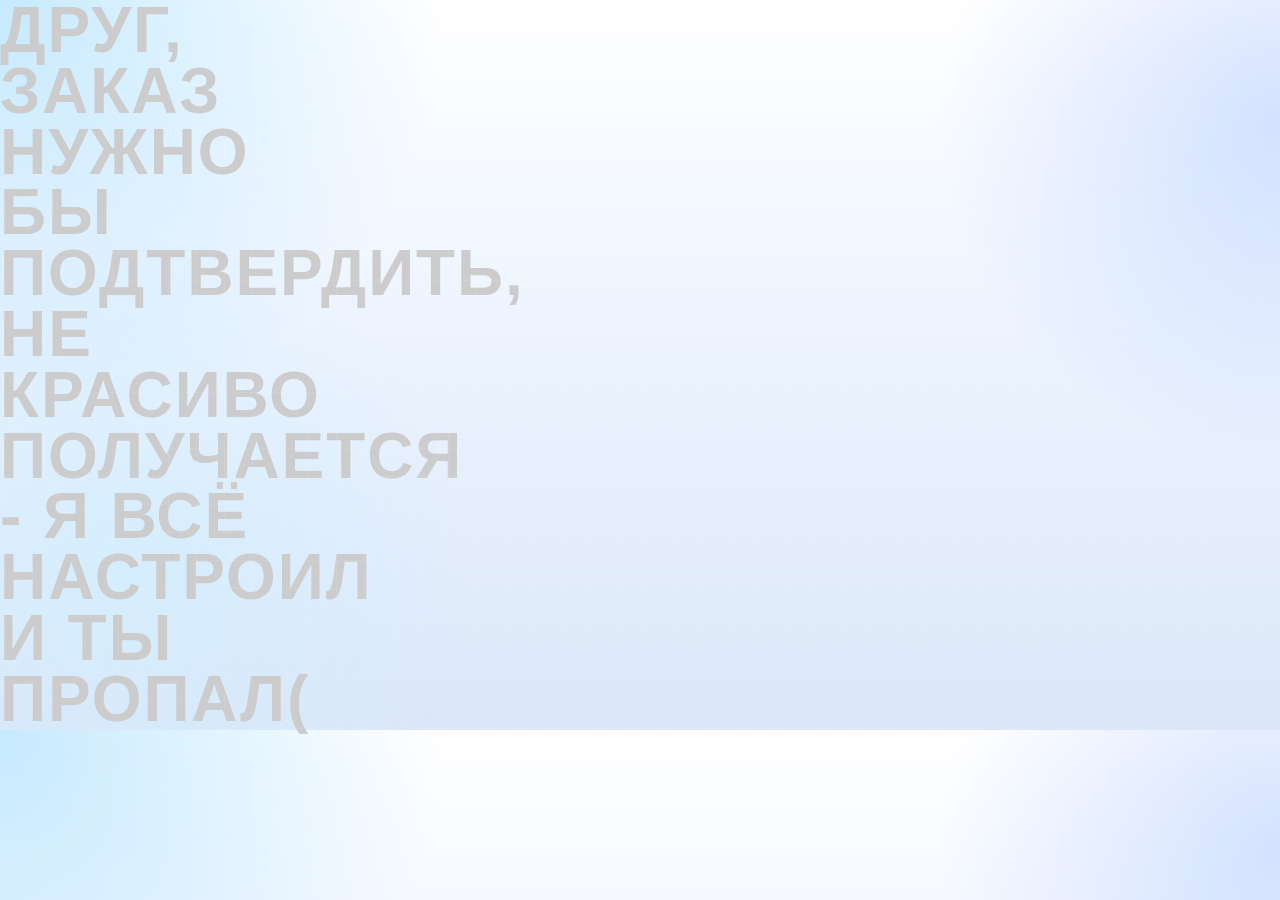
==== commit 96b67b6c: "Update index.html" ====
--- a/index.html
+++ b/index.html
@@ -12,317 +12,6 @@
     <link rel="stylesheet" href="styles.css">
   </head>
   <body>
-    <div class="page-shell">
-      <header class="site-header">
-        <a class="brand" href="#top" aria-label="Школа танца Экзюпери">
-          <span class="brand-mark brand-mark-image">
-            <img src="photo_5471992488244484492_y.jpg" alt="Логотип школы танца Экзюпери" loading="eager" decoding="async">
-          </span>
-          <span class="brand-copy">
-            <strong>Экзюпери</strong>
-            <span>Школа танца в Краснодаре</span>
-          </span>
-        </a>
-
-        <nav class="site-nav" aria-label="Основная навигация">
-          <a href="#about">О школе</a>
-          <a href="#directions">Направления</a>
-          <a href="#team">Преподаватели</a>
-          <a href="#locations">Филиалы</a>
-        </nav>
-      </header>
-
-      <main id="top">
-        <section class="hero reveal">
-          <div class="hero-copy">
-            <p class="eyebrow">Сильная школа, мягкая атмосфера, большие мечты</p>
-            <h1>Школа танца «Экзюпери»</h1>
-            <p class="hero-text">
-              Пространство, где девочки с раннего возраста растут в любви к движению,
-              дисциплине и сцене. Основное направление школы — спортивно-акробатический танец.
-            </p>
-
-            <div class="hero-pills" aria-label="Ключевые особенности">
-              <span>Живые сцены</span>
-              <span>Теплая команда</span>
-              <span>Краснодар</span>
-            </div>
-
-            <div class="hero-actions">
-              <a class="button button-primary" href="#locations">Выбрать филиал</a>
-              <a class="button button-secondary" href="#directions">Посмотреть направления</a>
-            </div>
-
-            <div class="hero-stats" aria-label="Ключевые факты">
-              <article class="stat-card">
-                <strong>2022</strong>
-                <span>год основания</span>
-              </article>
-              <article class="stat-card">
-                <strong>3</strong>
-                <span>филиала в Краснодаре</span>
-              </article>
-              <article class="stat-card">
-                <strong>200+</strong>
-                <span>учениц в школе</span>
-              </article>
-            </div>
-          </div>
-
-          <div class="hero-visuals">
-            <article class="photo-frame photo-frame-large">
-              <img src="photo_5471939544182626141_y.jpg" alt="Преподаватели школы танца Экзюпери" loading="eager" decoding="async">
-              <div class="photo-fallback">
-                <span>Фото 1</span>
-                <small>Фото тренеров</small>
-              </div>
-            </article>
-
-            <article class="accent-card accent-card-sunrise">
-              <span class="card-label">Набор открыт</span>
-              <strong>для девочек с 3-х лет</strong>
-              <p>Поддерживаем бережный старт и уверенное развитие на каждом этапе.</p>
-            </article>
-
-            <article class="photo-frame photo-frame-small">
-              <img src="photo_5471939544182626152_y.jpg" alt="Фото школы танца Экзюпери со сцены" loading="lazy" decoding="async">
-              <div class="photo-fallback">
-                <span>Фото 2</span>
-                <small>Под информацию</small>
-              </div>
-            </article>
-
-            <div class="hero-orb hero-orb-one" aria-hidden="true"></div>
-            <div class="hero-orb hero-orb-two" aria-hidden="true"></div>
-          </div>
-        </section>
-
-        <section class="section about reveal" id="about">
-          <div class="section-heading">
-            <p class="eyebrow">О школе</p>
-            <h2>Мы строим школу, в которую хочется возвращаться</h2>
-          </div>
-
-          <div class="about-layout">
-            <div class="about-copy">
-              <p>Школа танца «Экзюпери» основана в 2022 году в городе Краснодар.</p>
-              <p>В данный момент школа насчитывает 3 филиала и более 200 учениц.</p>
-
-              <div class="fact-ribbon">
-                <span>Краснодар</span>
-                <span>3 филиала</span>
-                <span>200+ учениц</span>
-                <span>Основана в 2022</span>
-              </div>
-            </div>
-
-            <article class="photo-frame photo-frame-wide">
-              <img src="photo_5471939544182626151_y.jpg" alt="Ученицы школы танца Экзюпери на сцене" loading="lazy" decoding="async">
-              <div class="photo-fallback">
-                <span>Фото 3</span>
-                <small>Фото под информацию</small>
-              </div>
-            </article>
-          </div>
-        </section>
-
-        <section class="section directions reveal" id="directions">
-          <div class="section-heading">
-            <p class="eyebrow">Направления</p>
-            <h2>Танцевальная база, сценическая уверенность и бережное развитие</h2>
-          </div>
-
-          <div class="directions-layout">
-            <article class="main-direction">
-              <p class="card-label">Основное направление</p>
-              <h3>Спортивно-акробатический танец</h3>
-              <p>Наше основное направление работы — спортивно-акробатический танец.</p>
-              <p>Набор ведется для девочек с 3-х лет.</p>
-            </article>
-
-            <article class="photo-frame photo-frame-square">
-              <img src="photo_5471939544182626154_y.jpg" alt="Ученицы школы танца Экзюпери" loading="lazy" decoding="async">
-              <div class="photo-fallback">
-                <span>Фото 4</span>
-                <small>Фото для направлений</small>
-              </div>
-            </article>
-          </div>
-
-          <div class="tags-grid" aria-label="Дополнительные направления">
-            <article class="tag-card">
-              <strong>Уличный танец</strong>
-              <p>Энергия, ритм и свобода движения для тех, кто любит яркую подачу.</p>
-            </article>
-            <article class="tag-card">
-              <strong>Взрослые группы</strong>
-              <p>Комфортный формат для тех, кто давно хотел начать или вернуться к танцу.</p>
-            </article>
-            <article class="tag-card">
-              <strong>Детский оздоровительный фитнес</strong>
-              <p>Физическое развитие, выносливость и забота о здоровье через движение.</p>
-            </article>
-          </div>
-        </section>
-
-        <section class="section team reveal" id="team">
-          <div class="section-heading">
-            <p class="eyebrow">Преподаватели</p>
-            <h2>Любящие наставники и внимательная работа с каждой ученицей</h2>
-          </div>
-
-          <div class="split-copy">
-            <p>
-              Любящие преподаватели — это душа нашей школы. Они не просто обучают технике танца,
-              но и воспитывают в своих учениках уверенность, дисциплину и творческое самовыражение.
-            </p>
-            <p>
-              Инструкторы знают каждую ученицу, поддерживают индивидуальные стремления и помогают раскрыть потенциал.
-            </p>
-          </div>
-
-          <div class="gallery-grid gallery-grid-four">
-            <article class="photo-frame">
-              <img src="photo_5471939544182626141_y.jpg" alt="Преподаватели школы танца, фото 1" loading="lazy" decoding="async">
-              <div class="photo-fallback">
-                <span>Фото 4.1</span>
-                <small>Тренеры</small>
-              </div>
-            </article>
-            <article class="photo-frame">
-              <img src="photo_5471939544182626135_y.jpg" alt="Преподаватели школы танца, фото 2" loading="lazy" decoding="async">
-              <div class="photo-fallback">
-                <span>Фото 4.2</span>
-                <small>Тренеры</small>
-              </div>
-            </article>
-            <article class="photo-frame">
-              <img src="photo_5471939544182626142_y.jpg" alt="Преподаватели школы танца, фото 3" loading="lazy" decoding="async">
-              <div class="photo-fallback">
-                <span>Фото 4.3</span>
-                <small>Тренеры</small>
-              </div>
-            </article>
-            <article class="photo-frame">
-              <img src="photo_5471939544182626132_y.jpg" alt="Преподаватели школы танца, фото 4" loading="lazy" decoding="async">
-              <div class="photo-fallback">
-                <span>Фото 4.4</span>
-                <small>Тренеры</small>
-              </div>
-            </article>
-          </div>
-        </section>
-
-        <section class="section community reveal">
-          <div class="section-heading">
-            <p class="eyebrow">Атмосфера</p>
-            <h2>Здесь каждый становится частью общего дела</h2>
-          </div>
-
-          <div class="community-layout">
-            <article class="story-card">
-              <p>
-                В школе танца «Экзюпери» царит дружная атмосфера, где каждый — это важная часть нашего общего дела.
-                Мы радуемся успехам друг друга, поддерживаем в трудные моменты и вместе преодолеваем все трудности.
-              </p>
-            </article>
-
-            <div class="gallery-grid gallery-grid-two">
-              <article class="photo-frame">
-                <img src="photo_5471939544182626064_y.jpg" alt="Атмосфера школы танца, фото 1" loading="lazy" decoding="async">
-                <div class="photo-fallback">
-                  <span>Фото 5.1</span>
-                  <small>Атмосфера</small>
-                </div>
-              </article>
-              <article class="photo-frame">
-                <img src="photo_5471939544182626081_y.jpg" alt="Атмосфера школы танца, фото 2" loading="lazy" decoding="async">
-                <div class="photo-fallback">
-                  <span>Фото 5.2</span>
-                  <small>Атмосфера</small>
-                </div>
-              </article>
-            </div>
-          </div>
-        </section>
-
-        <section class="section finale reveal">
-          <div class="section-heading">
-            <p class="eyebrow">Финальный акцент</p>
-            <h2>Место, где мечты обретают движение</h2>
-          </div>
-
-          <div class="finale-layout">
-            <article class="closing-card">
-              <p>
-                Школа танца «Экзюпери»— место, где сбываются мечты, а каждый шаг превращается в маленький праздник и победу.
-              </p>
-            </article>
-
-            <article class="photo-frame">
-              <img src="photo_5471939544182626153_y.jpg" alt="Финальный блок, фото 1" loading="lazy" decoding="async">
-              <div class="photo-fallback">
-                <span>Фото 6.1</span>
-                <small>Команда</small>
-              </div>
-            </article>
-            <article class="photo-frame">
-              <img src="photo_5471939544182626065_y.jpg" alt="Финальный блок, фото 2" loading="lazy" decoding="async">
-              <div class="photo-fallback">
-                <span>Фото 6.2</span>
-                <small>Команда</small>
-              </div>
-            </article>
-          </div>
-        </section>
-
-        <section class="section locations reveal" id="locations">
-          <div class="section-heading">
-            <p class="eyebrow">Наши адреса</p>
-            <h2>Три филиала, чтобы вам было удобно выбрать свой</h2>
-          </div>
-
-          <div class="locations-grid">
-            <article class="location-card">
-              <span class="location-label">МКР Новознаменский</span>
-              <strong>Богатырская, 126</strong>
-            </article>
-            <article class="location-card">
-              <span class="location-label">ПОС Индустриальный</span>
-              <strong>Юбилейная, 1/2</strong>
-            </article>
-            <article class="location-card">
-              <span class="location-label">Филиал</span>
-              <strong>Старокубанская, 109</strong>
-            </article>
-          </div>
-
-          <div class="enroll-banner">
-            <p>Набор ведется для девочек с 3-х лет.</p>
-            <a class="button button-primary" href="#top">Вернуться наверх</a>
-          </div>
-
-          <div class="contact-banner" aria-label="Контакты школы танца Экзюпери">
-            <div class="contact-copy">
-              <p class="eyebrow">Контакты</p>
-              <a class="contact-phone" href="tel:+79189978373">+7 (918) 997-83-73</a>
-              <p>Этот номер указан для связи, и по нему можно найти нас в MAX.</p>
-            </div>
-
-            <div class="contact-actions">
-              <a class="button button-primary" href="tel:+79189978373">Позвонить</a>
-              <a class="button button-secondary" href="https://web.max.ru/" target="_blank" rel="noreferrer">Открыть MAX</a>
-            </div>
-          </div>
-        </section>
-      </main>
-
-      <footer class="site-footer">
-        <p>Школа танца «Экзюпери»</p>
-        <p>Краснодар • <span id="current-year"></span></p>
-      </footer>
-    </div>
-
-    <script src="script.js"></script>
+    <h1 style="font-size: 64px; color: #ccc">Друг, заказ нужно бы подтвердить, не красиво получается - я всё настроил и ты пропал(</h1>
   </body>
 </html>
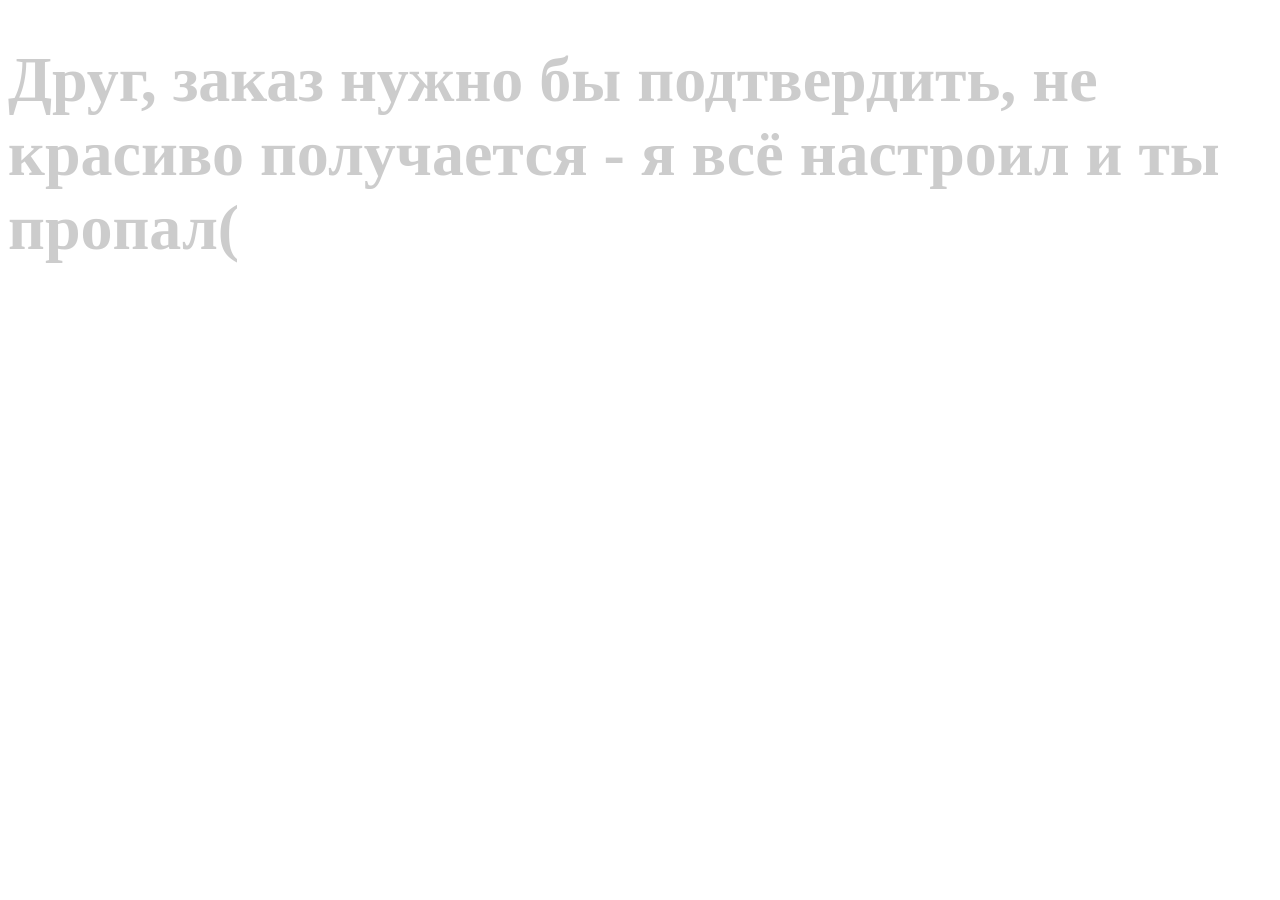
==== commit 650cff2a: "Update index.html" ====
--- a/index.html
+++ b/index.html
@@ -4,12 +4,6 @@
     <meta charset="UTF-8">
     <meta name="viewport" content="width=device-width, initial-scale=1.0">
     <title>Школа танца Экзюпери</title>
-    <meta
-      name="description"
-      content="Школа танца Экзюпери в Краснодаре. Спортивно-акробатический танец, уличный танец, взрослые группы и детский оздоровительный фитнес."
-    >
-    <link rel="icon" href="photo_5471992488244484492_y.jpg" type="image/jpeg">
-    <link rel="stylesheet" href="styles.css">
   </head>
   <body>
     <h1 style="font-size: 64px; color: #ccc">Друг, заказ нужно бы подтвердить, не красиво получается - я всё настроил и ты пропал(</h1>
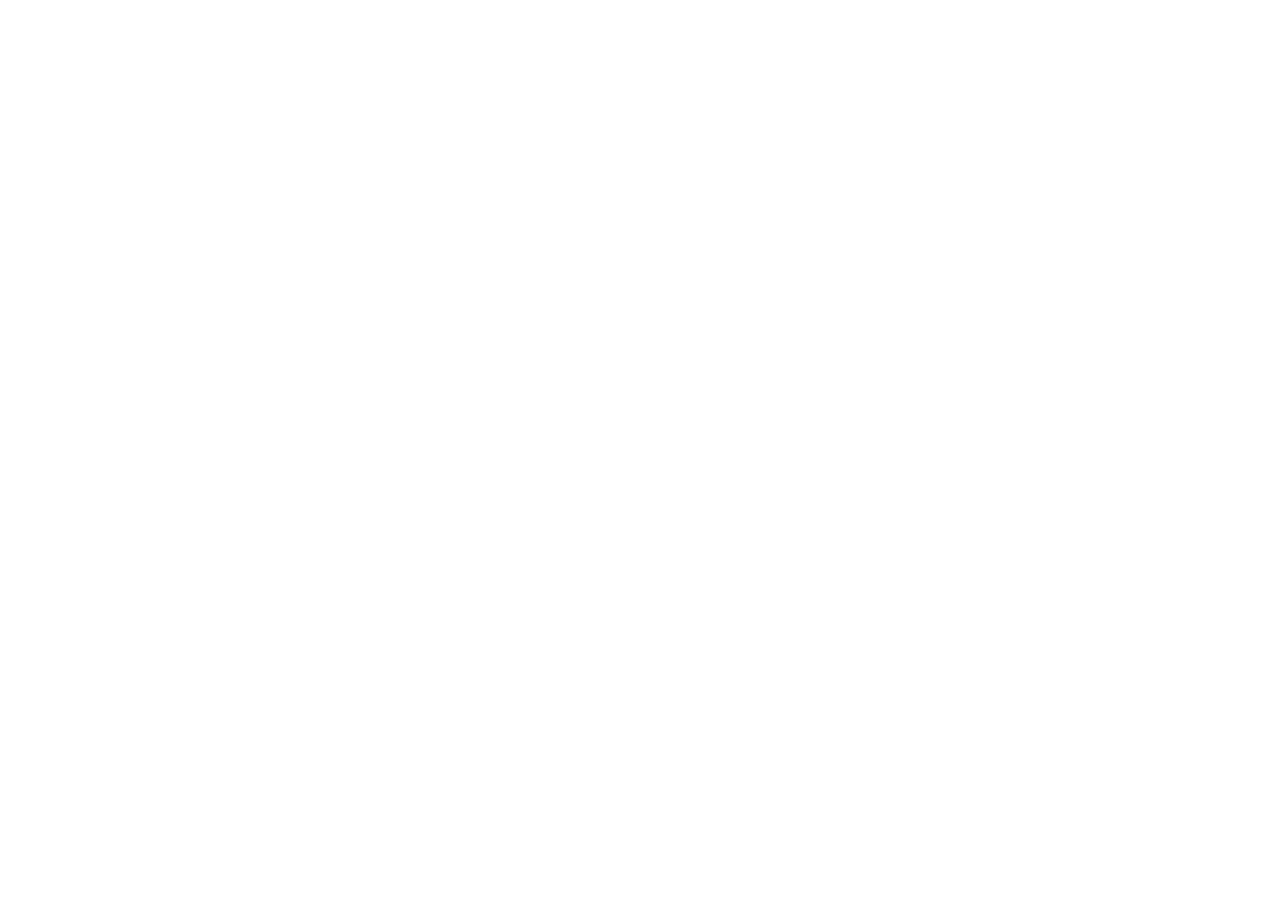
==== commit 0bbb8e2b: "Update index.html" ====
--- a/index.html
+++ b/index.html
@@ -6,6 +6,6 @@
     <title>Школа танца Экзюпери</title>
   </head>
   <body>
-    <h1 style="font-size: 64px; color: #ccc">Друг, заказ нужно бы подтвердить, не красиво получается - я всё настроил и ты пропал(</h1>
+    <h1 style="font-size: 52px;>Друг, заказ нужно бы подтвердить, не красиво получается - я всё настроил и ты пропал(</h1>
   </body>
 </html>
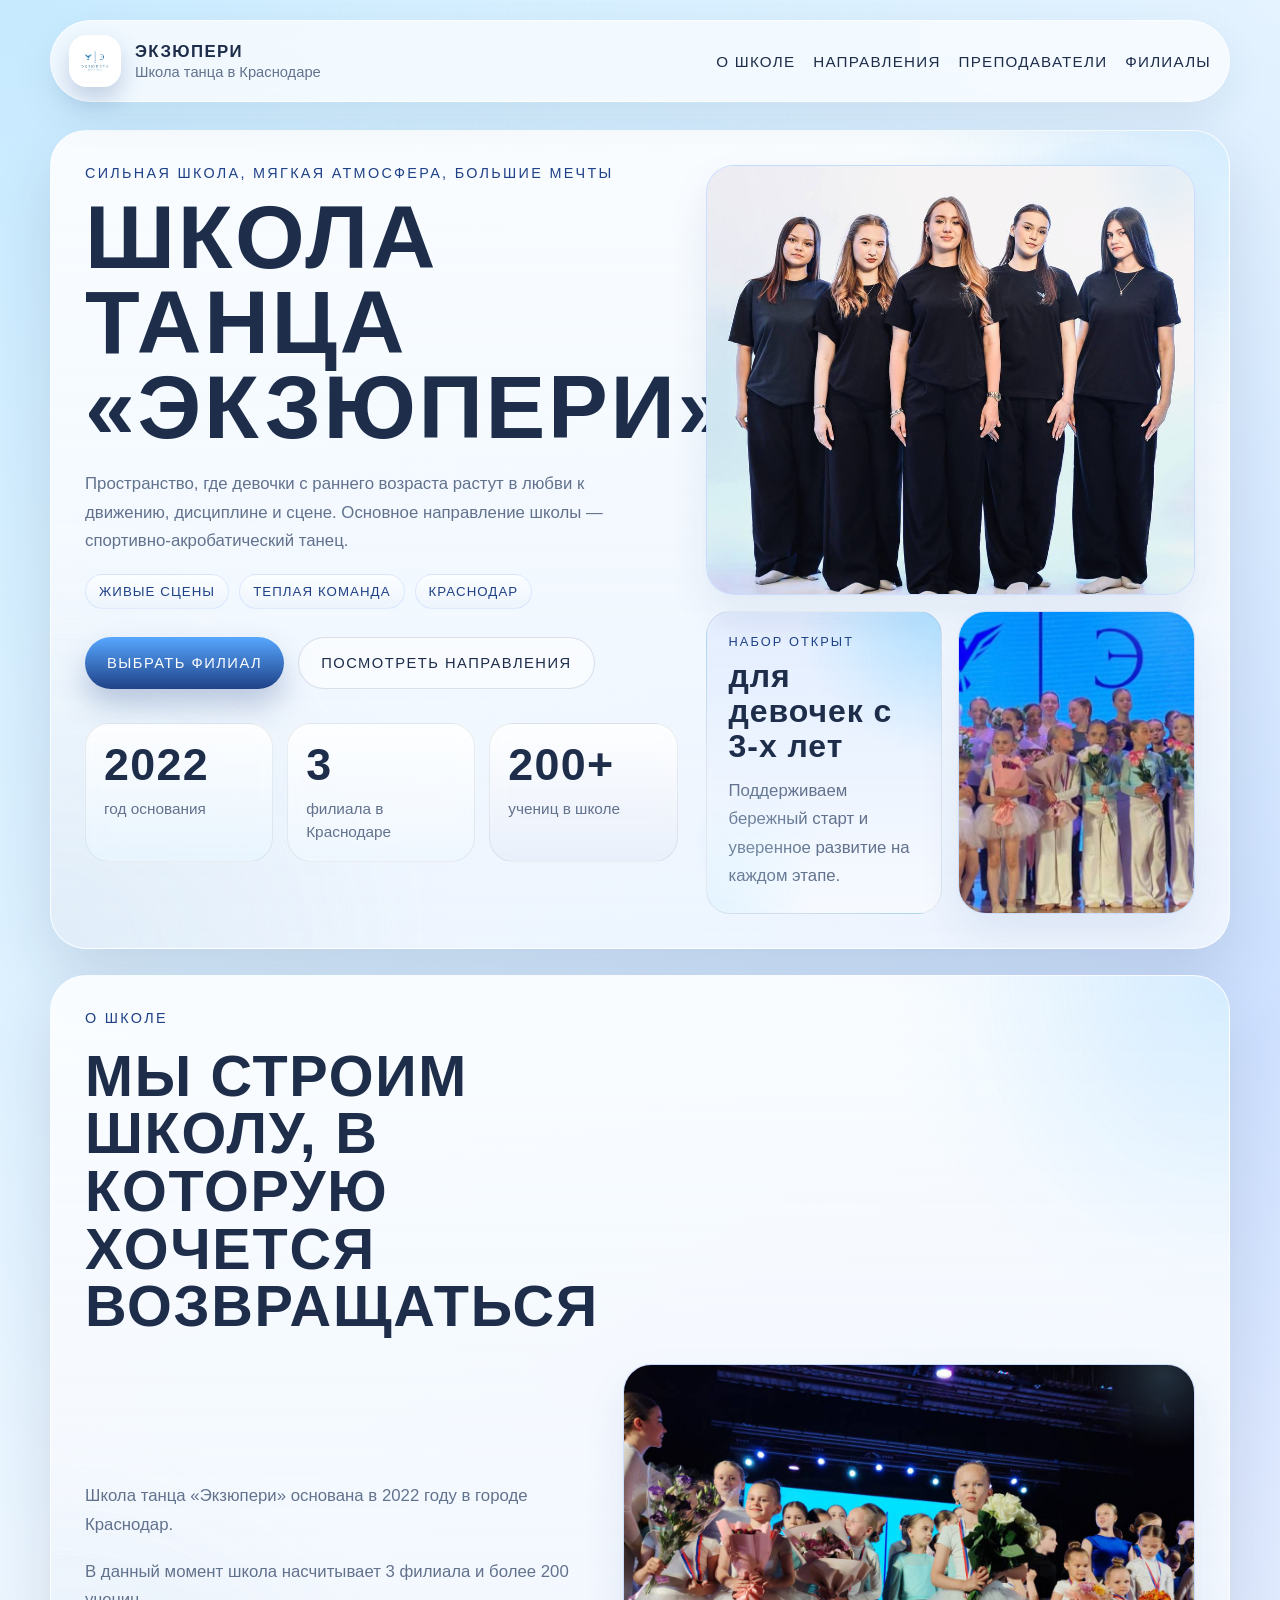
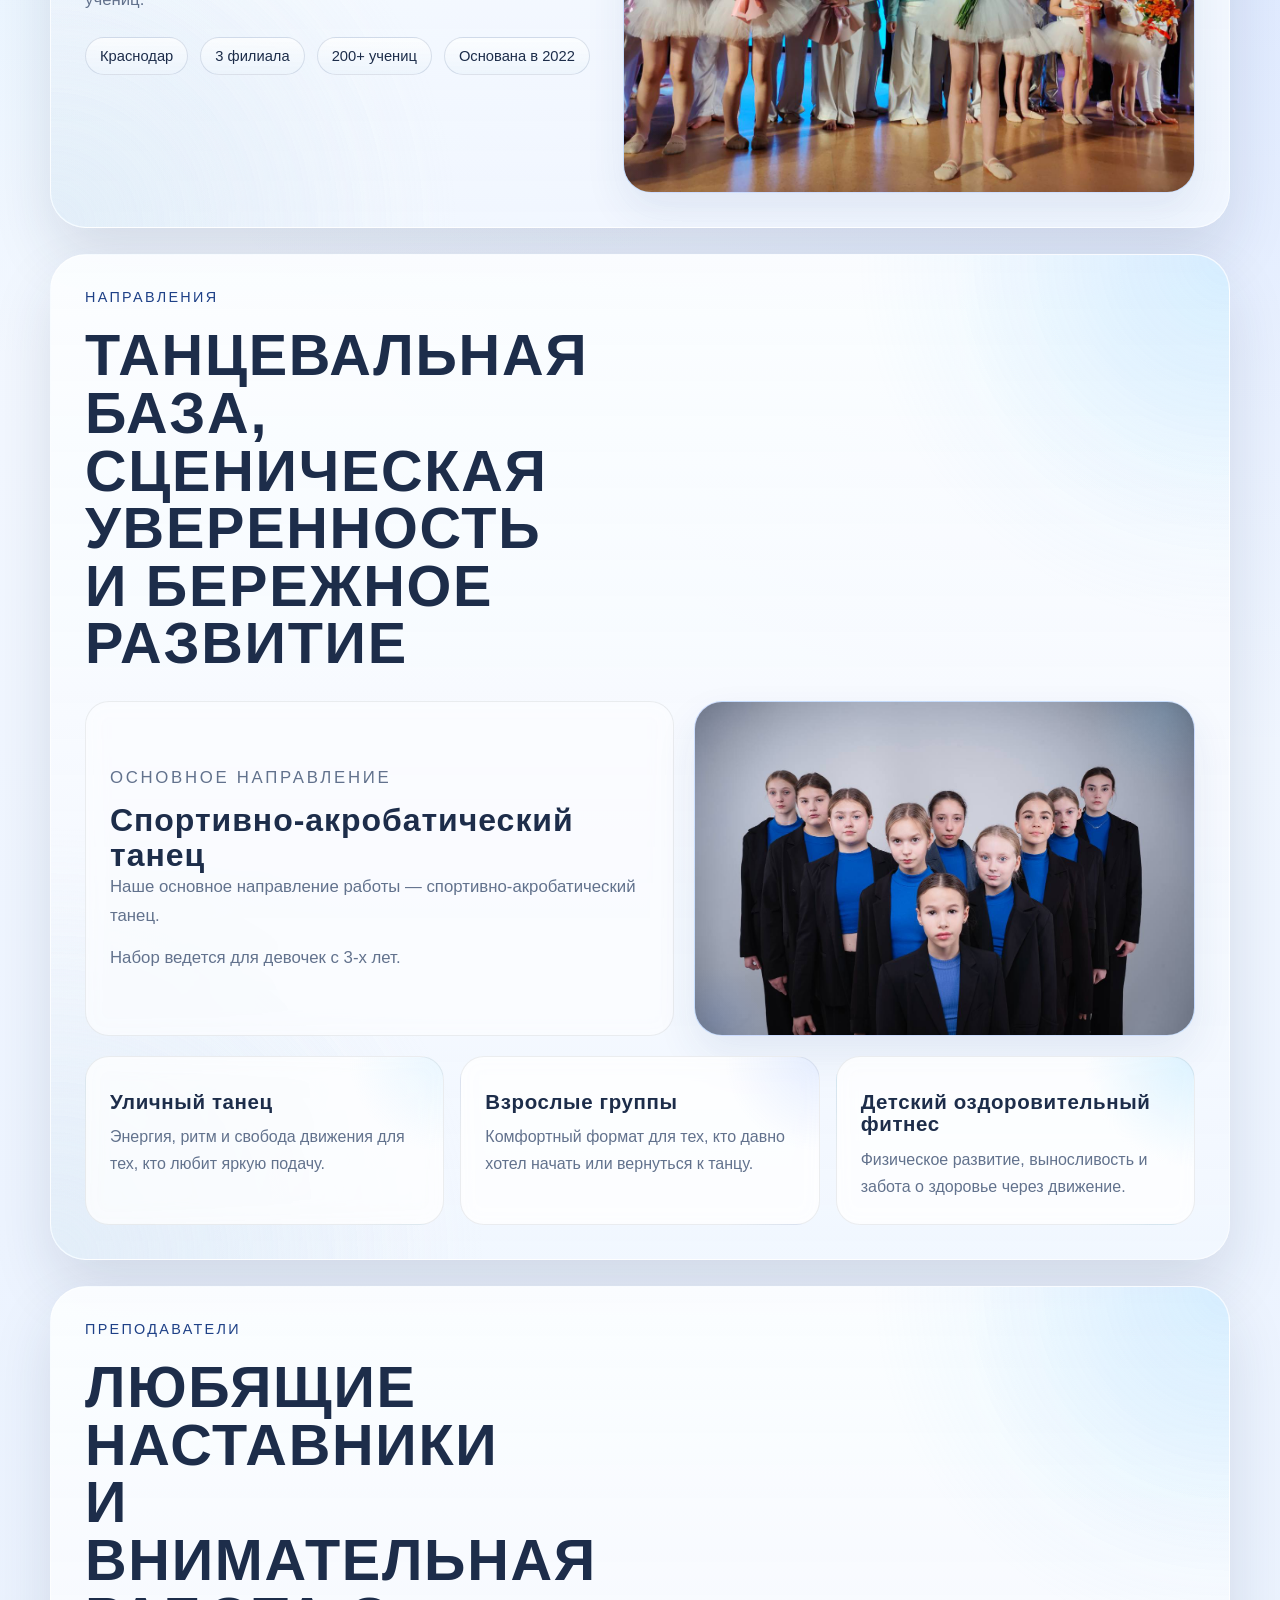
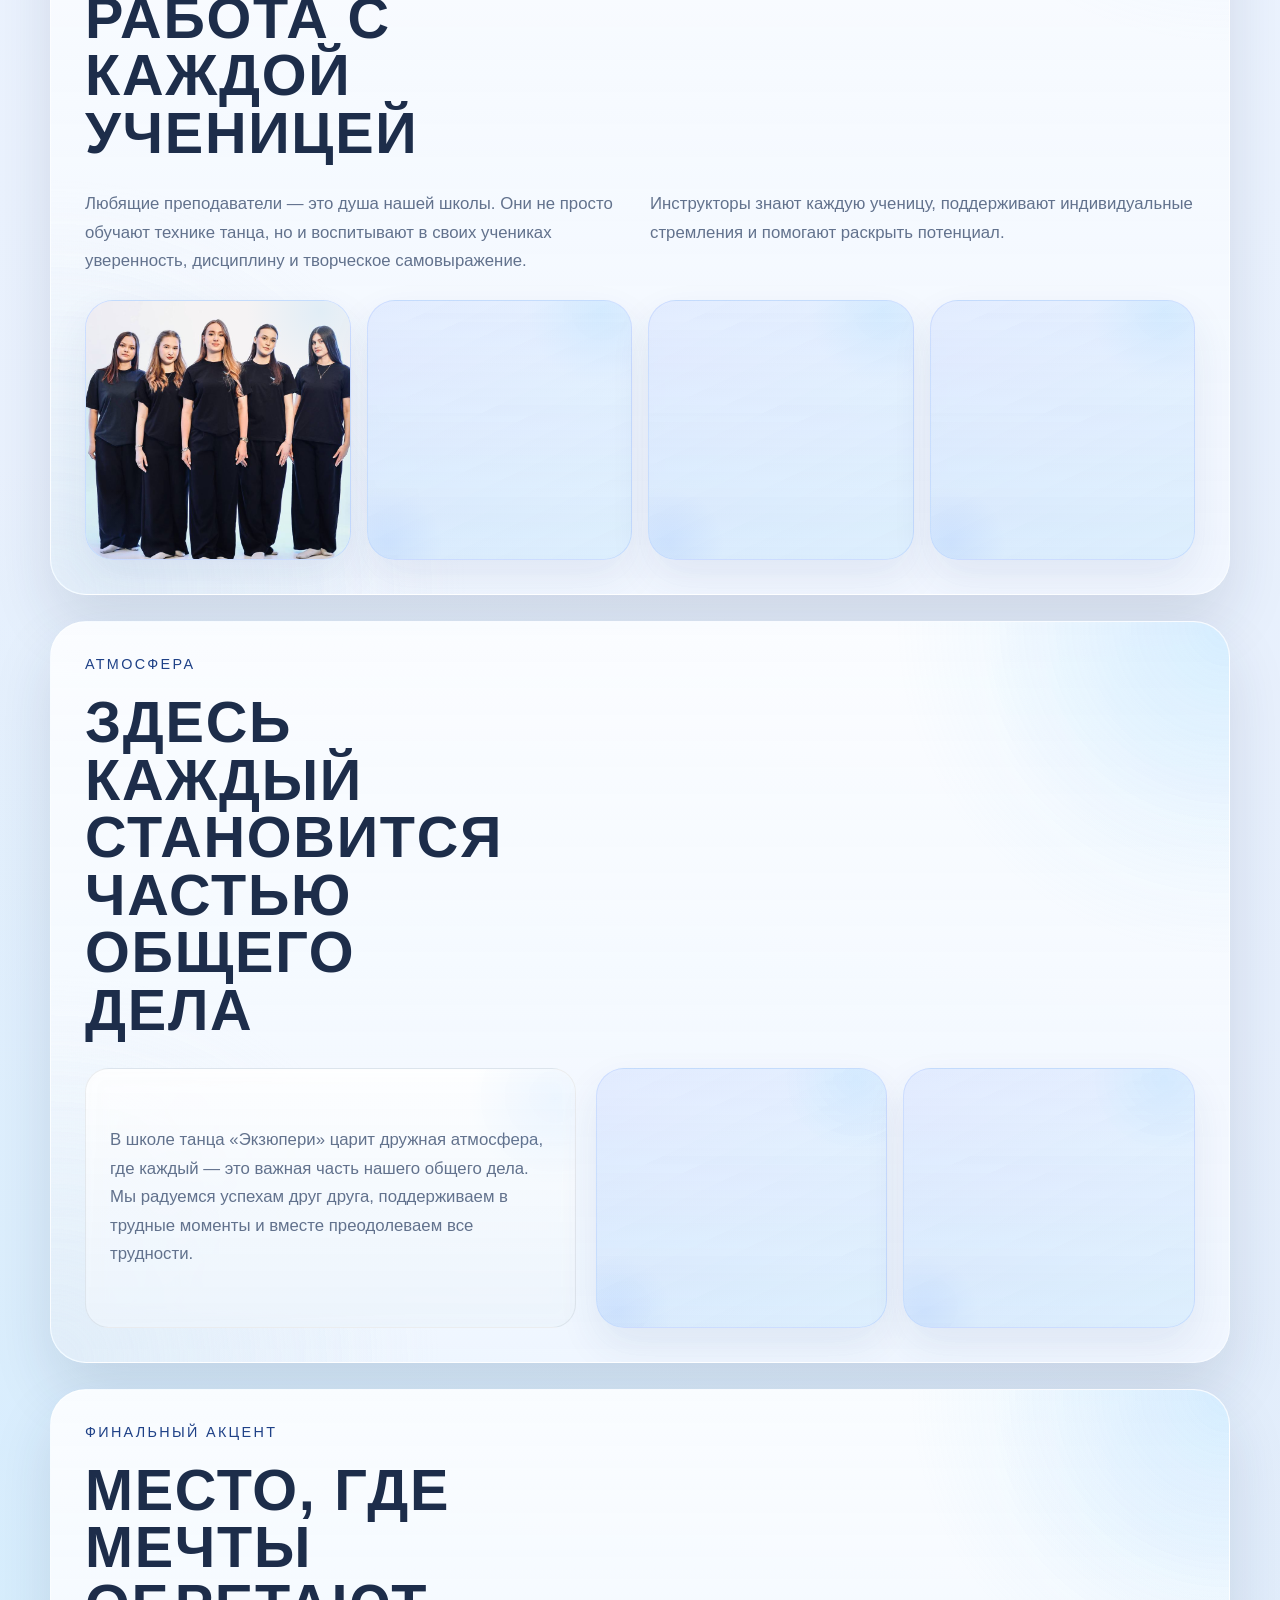
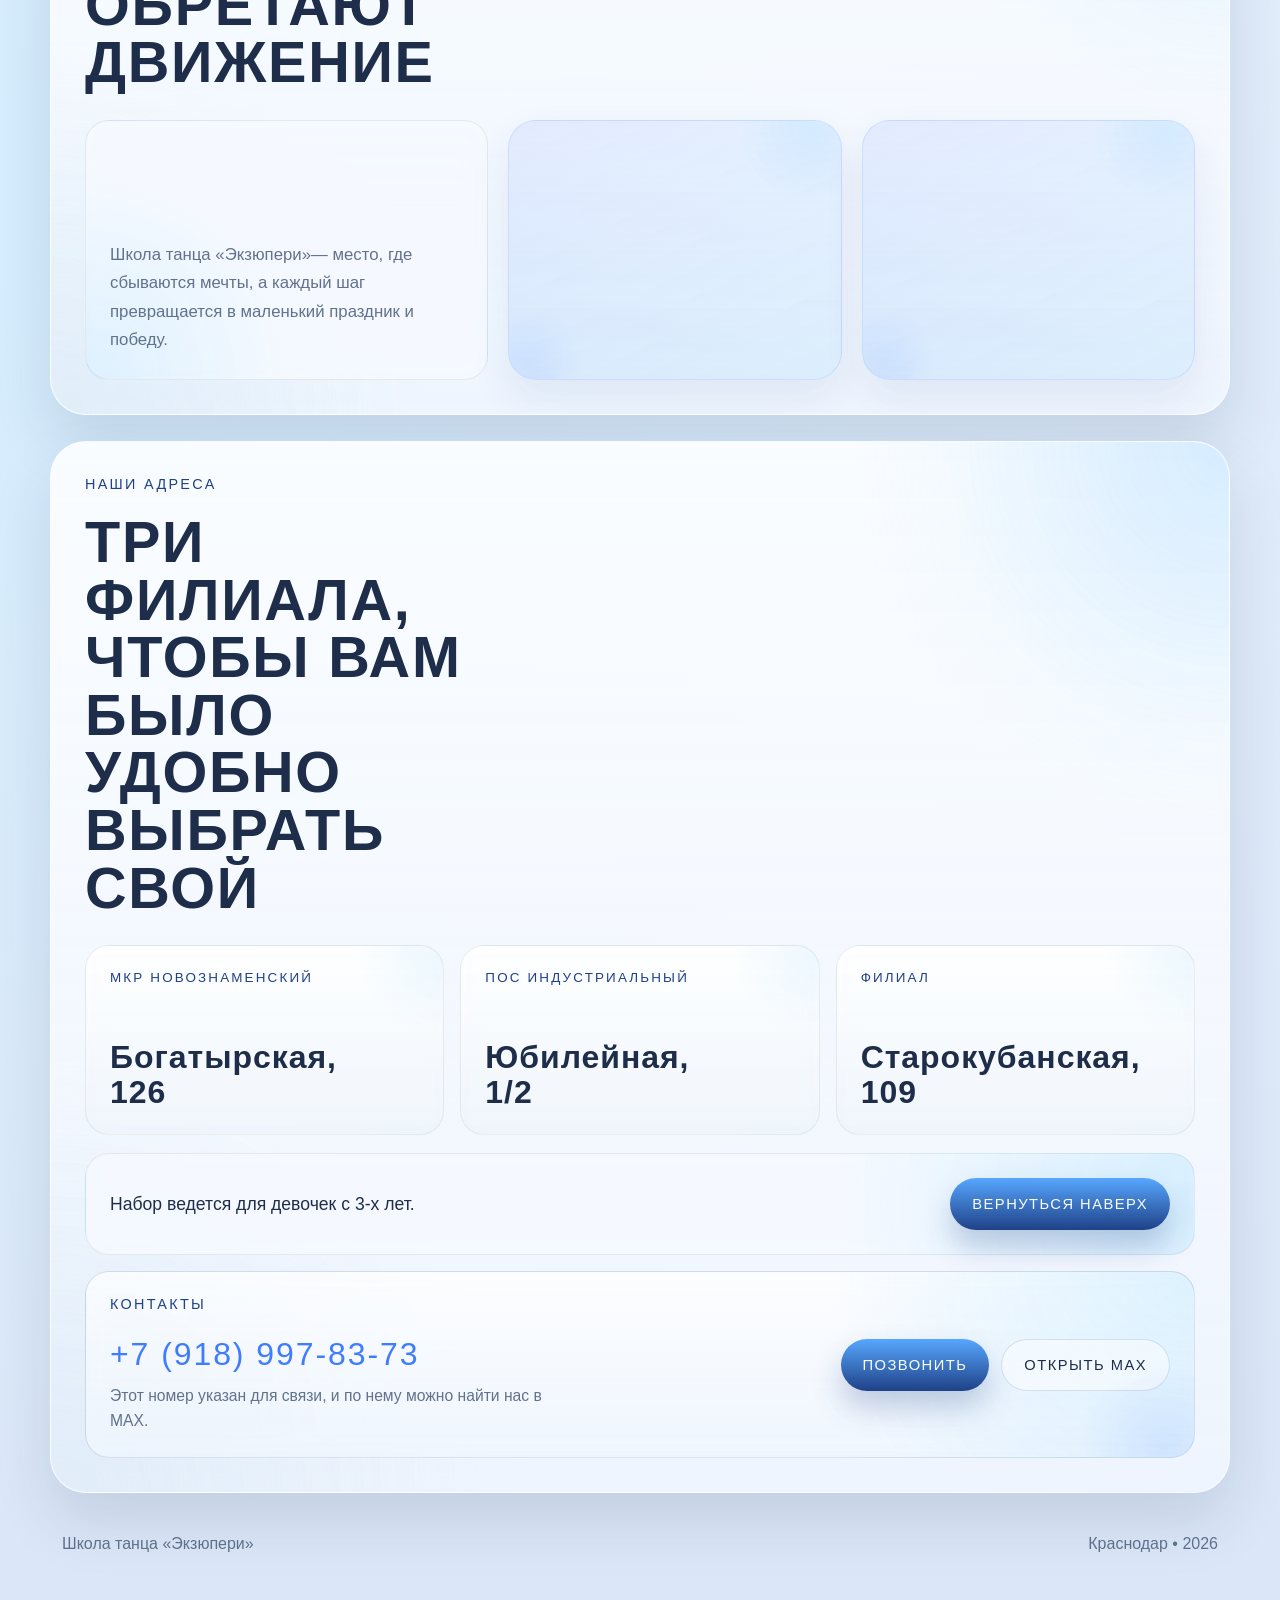
==== commit 320f4ae8: "Update index.html" ====
--- a/index.html
+++ b/index.html
@@ -4,8 +4,325 @@
     <meta charset="UTF-8">
     <meta name="viewport" content="width=device-width, initial-scale=1.0">
     <title>Школа танца Экзюпери</title>
+    <meta
+      name="description"
+      content="Школа танца Экзюпери в Краснодаре. Спортивно-акробатический танец, уличный танец, взрослые группы и детский оздоровительный фитнес."
+    >
+    <link rel="icon" href="photo_5471992488244484492_y.jpg" type="image/jpeg">
+    <link rel="stylesheet" href="styles.css">
   </head>
   <body>
-    <h1 style="font-size: 52px;>Друг, заказ нужно бы подтвердить, не красиво получается - я всё настроил и ты пропал(</h1>
+    <div class="page-shell">
+      <header class="site-header">
+        <a class="brand" href="#top" aria-label="Школа танца Экзюпери">
+          <span class="brand-mark brand-mark-image">
+            <img src="photo_5471992488244484492_y.jpg" alt="Логотип школы танца Экзюпери" loading="eager" decoding="async">
+          </span>
+          <span class="brand-copy">
+            <strong>Экзюпери</strong>
+            <span>Школа танца в Краснодаре</span>
+          </span>
+        </a>
+
+        <nav class="site-nav" aria-label="Основная навигация">
+          <a href="#about">О школе</a>
+          <a href="#directions">Направления</a>
+          <a href="#team">Преподаватели</a>
+          <a href="#locations">Филиалы</a>
+        </nav>
+      </header>
+
+      <main id="top">
+        <section class="hero reveal">
+          <div class="hero-copy">
+            <p class="eyebrow">Сильная школа, мягкая атмосфера, большие мечты</p>
+            <h1>Школа танца «Экзюпери»</h1>
+            <p class="hero-text">
+              Пространство, где девочки с раннего возраста растут в любви к движению,
+              дисциплине и сцене. Основное направление школы — спортивно-акробатический танец.
+            </p>
+
+            <div class="hero-pills" aria-label="Ключевые особенности">
+              <span>Живые сцены</span>
+              <span>Теплая команда</span>
+              <span>Краснодар</span>
+            </div>
+
+            <div class="hero-actions">
+              <a class="button button-primary" href="#locations">Выбрать филиал</a>
+              <a class="button button-secondary" href="#directions">Посмотреть направления</a>
+            </div>
+
+            <div class="hero-stats" aria-label="Ключевые факты">
+              <article class="stat-card">
+                <strong>2022</strong>
+                <span>год основания</span>
+              </article>
+              <article class="stat-card">
+                <strong>3</strong>
+                <span>филиала в Краснодаре</span>
+              </article>
+              <article class="stat-card">
+                <strong>200+</strong>
+                <span>учениц в школе</span>
+              </article>
+            </div>
+          </div>
+
+          <div class="hero-visuals">
+            <article class="photo-frame photo-frame-large">
+              <img src="photo_5471939544182626141_y.jpg" alt="Преподаватели школы танца Экзюпери" loading="eager" decoding="async">
+              <div class="photo-fallback">
+                <span>Фото 1</span>
+                <small>Фото тренеров</small>
+              </div>
+            </article>
+
+            <article class="accent-card accent-card-sunrise">
+              <span class="card-label">Набор открыт</span>
+              <strong>для девочек с 3-х лет</strong>
+              <p>Поддерживаем бережный старт и уверенное развитие на каждом этапе.</p>
+            </article>
+
+            <article class="photo-frame photo-frame-small">
+              <img src="photo_5471939544182626152_y.jpg" alt="Фото школы танца Экзюпери со сцены" loading="lazy" decoding="async">
+              <div class="photo-fallback">
+                <span>Фото 2</span>
+                <small>Под информацию</small>
+              </div>
+            </article>
+
+            <div class="hero-orb hero-orb-one" aria-hidden="true"></div>
+            <div class="hero-orb hero-orb-two" aria-hidden="true"></div>
+          </div>
+        </section>
+
+        <section class="section about reveal" id="about">
+          <div class="section-heading">
+            <p class="eyebrow">О школе</p>
+            <h2>Мы строим школу, в которую хочется возвращаться</h2>
+          </div>
+
+          <div class="about-layout">
+            <div class="about-copy">
+              <p>Школа танца «Экзюпери» основана в 2022 году в городе Краснодар.</p>
+              <p>В данный момент школа насчитывает 3 филиала и более 200 учениц.</p>
+
+              <div class="fact-ribbon">
+                <span>Краснодар</span>
+                <span>3 филиала</span>
+                <span>200+ учениц</span>
+                <span>Основана в 2022</span>
+              </div>
+            </div>
+
+            <article class="photo-frame photo-frame-wide">
+              <img src="photo_5471939544182626151_y.jpg" alt="Ученицы школы танца Экзюпери на сцене" loading="lazy" decoding="async">
+              <div class="photo-fallback">
+                <span>Фото 3</span>
+                <small>Фото под информацию</small>
+              </div>
+            </article>
+          </div>
+        </section>
+
+        <section class="section directions reveal" id="directions">
+          <div class="section-heading">
+            <p class="eyebrow">Направления</p>
+            <h2>Танцевальная база, сценическая уверенность и бережное развитие</h2>
+          </div>
+
+          <div class="directions-layout">
+            <article class="main-direction">
+              <p class="card-label">Основное направление</p>
+              <h3>Спортивно-акробатический танец</h3>
+              <p>Наше основное направление работы — спортивно-акробатический танец.</p>
+              <p>Набор ведется для девочек с 3-х лет.</p>
+            </article>
+
+            <article class="photo-frame photo-frame-square">
+              <img src="photo_5471939544182626154_y.jpg" alt="Ученицы школы танца Экзюпери" loading="lazy" decoding="async">
+              <div class="photo-fallback">
+                <span>Фото 4</span>
+                <small>Фото для направлений</small>
+              </div>
+            </article>
+          </div>
+
+          <div class="tags-grid" aria-label="Дополнительные направления">
+            <article class="tag-card">
+              <strong>Уличный танец</strong>
+              <p>Энергия, ритм и свобода движения для тех, кто любит яркую подачу.</p>
+            </article>
+            <article class="tag-card">
+              <strong>Взрослые группы</strong>
+              <p>Комфортный формат для тех, кто давно хотел начать или вернуться к танцу.</p>
+            </article>
+            <article class="tag-card">
+              <strong>Детский оздоровительный фитнес</strong>
+              <p>Физическое развитие, выносливость и забота о здоровье через движение.</p>
+            </article>
+          </div>
+        </section>
+
+        <section class="section team reveal" id="team">
+          <div class="section-heading">
+            <p class="eyebrow">Преподаватели</p>
+            <h2>Любящие наставники и внимательная работа с каждой ученицей</h2>
+          </div>
+
+          <div class="split-copy">
+            <p>
+              Любящие преподаватели — это душа нашей школы. Они не просто обучают технике танца,
+              но и воспитывают в своих учениках уверенность, дисциплину и творческое самовыражение.
+            </p>
+            <p>
+              Инструкторы знают каждую ученицу, поддерживают индивидуальные стремления и помогают раскрыть потенциал.
+            </p>
+          </div>
+
+          <div class="gallery-grid gallery-grid-four">
+            <article class="photo-frame">
+              <img src="photo_5471939544182626141_y.jpg" alt="Преподаватели школы танца, фото 1" loading="lazy" decoding="async">
+              <div class="photo-fallback">
+                <span>Фото 4.1</span>
+                <small>Тренеры</small>
+              </div>
+            </article>
+            <article class="photo-frame">
+              <img src="photo_5471939544182626135_y.jpg" alt="Преподаватели школы танца, фото 2" loading="lazy" decoding="async">
+              <div class="photo-fallback">
+                <span>Фото 4.2</span>
+                <small>Тренеры</small>
+              </div>
+            </article>
+            <article class="photo-frame">
+              <img src="photo_5471939544182626142_y.jpg" alt="Преподаватели школы танца, фото 3" loading="lazy" decoding="async">
+              <div class="photo-fallback">
+                <span>Фото 4.3</span>
+                <small>Тренеры</small>
+              </div>
+            </article>
+            <article class="photo-frame">
+              <img src="photo_5471939544182626132_y.jpg" alt="Преподаватели школы танца, фото 4" loading="lazy" decoding="async">
+              <div class="photo-fallback">
+                <span>Фото 4.4</span>
+                <small>Тренеры</small>
+              </div>
+            </article>
+          </div>
+        </section>
+
+        <section class="section community reveal">
+          <div class="section-heading">
+            <p class="eyebrow">Атмосфера</p>
+            <h2>Здесь каждый становится частью общего дела</h2>
+          </div>
+
+          <div class="community-layout">
+            <article class="story-card">
+              <p>
+                В школе танца «Экзюпери» царит дружная атмосфера, где каждый — это важная часть нашего общего дела.
+                Мы радуемся успехам друг друга, поддерживаем в трудные моменты и вместе преодолеваем все трудности.
+              </p>
+            </article>
+
+            <div class="gallery-grid gallery-grid-two">
+              <article class="photo-frame">
+                <img src="photo_5471939544182626064_y.jpg" alt="Атмосфера школы танца, фото 1" loading="lazy" decoding="async">
+                <div class="photo-fallback">
+                  <span>Фото 5.1</span>
+                  <small>Атмосфера</small>
+                </div>
+              </article>
+              <article class="photo-frame">
+                <img src="photo_5471939544182626081_y.jpg" alt="Атмосфера школы танца, фото 2" loading="lazy" decoding="async">
+                <div class="photo-fallback">
+                  <span>Фото 5.2</span>
+                  <small>Атмосфера</small>
+                </div>
+              </article>
+            </div>
+          </div>
+        </section>
+
+        <section class="section finale reveal">
+          <div class="section-heading">
+            <p class="eyebrow">Финальный акцент</p>
+            <h2>Место, где мечты обретают движение</h2>
+          </div>
+
+          <div class="finale-layout">
+            <article class="closing-card">
+              <p>
+                Школа танца «Экзюпери»— место, где сбываются мечты, а каждый шаг превращается в маленький праздник и победу.
+              </p>
+            </article>
+
+            <article class="photo-frame">
+              <img src="photo_5471939544182626153_y.jpg" alt="Финальный блок, фото 1" loading="lazy" decoding="async">
+              <div class="photo-fallback">
+                <span>Фото 6.1</span>
+                <small>Команда</small>
+              </div>
+            </article>
+            <article class="photo-frame">
+              <img src="photo_5471939544182626065_y.jpg" alt="Финальный блок, фото 2" loading="lazy" decoding="async">
+              <div class="photo-fallback">
+                <span>Фото 6.2</span>
+                <small>Команда</small>
+              </div>
+            </article>
+          </div>
+        </section>
+
+        <section class="section locations reveal" id="locations">
+          <div class="section-heading">
+            <p class="eyebrow">Наши адреса</p>
+            <h2>Три филиала, чтобы вам было удобно выбрать свой</h2>
+          </div>
+
+          <div class="locations-grid">
+            <article class="location-card">
+              <span class="location-label">МКР Новознаменский</span>
+              <strong>Богатырская, 126</strong>
+            </article>
+            <article class="location-card">
+              <span class="location-label">ПОС Индустриальный</span>
+              <strong>Юбилейная, 1/2</strong>
+            </article>
+            <article class="location-card">
+              <span class="location-label">Филиал</span>
+              <strong>Старокубанская, 109</strong>
+            </article>
+          </div>
+
+          <div class="enroll-banner">
+            <p>Набор ведется для девочек с 3-х лет.</p>
+            <a class="button button-primary" href="#top">Вернуться наверх</a>
+          </div>
+
+          <div class="contact-banner" aria-label="Контакты школы танца Экзюпери">
+            <div class="contact-copy">
+              <p class="eyebrow">Контакты</p>
+              <a class="contact-phone" href="tel:+79189978373">+7 (918) 997-83-73</a>
+              <p>Этот номер указан для связи, и по нему можно найти нас в MAX.</p>
+            </div>
+
+            <div class="contact-actions">
+              <a class="button button-primary" href="tel:+79189978373">Позвонить</a>
+              <a class="button button-secondary" href="https://web.max.ru/" target="_blank" rel="noreferrer">Открыть MAX</a>
+            </div>
+          </div>
+        </section>
+      </main>
+
+      <footer class="site-footer">
+        <p>Школа танца «Экзюпери»</p>
+        <p>Краснодар • <span id="current-year"></span></p>
+      </footer>
+    </div>
+
+    <script src="script.js"></script>
   </body>
 </html>
--- a/styles.css
+++ b/styles.css
@@ -0,0 +1,1046 @@
+:root {
+  --bg: #edf4ff;
+  --bg-soft: #fbfdff;
+  --ink: #1d2d4a;
+  --muted: #62728d;
+  --accent: #3f7cff;
+  --accent-deep: #1f4187;
+  --accent-bright: #57a7ff;
+  --sun: #97d8ff;
+  --sky: #cfeeff;
+  --ice: #eef7ff;
+  --mist: #dde6f4;
+  --mint: #d9deea;
+  --line: rgba(34, 61, 111, 0.14);
+  --card: rgba(251, 253, 255, 0.78);
+  --shadow: 0 28px 60px rgba(29, 45, 74, 0.13);
+  --radius-xl: 36px;
+  --radius-lg: 24px;
+  --radius-md: 18px;
+  --max-width: 1180px;
+}
+
+*,
+*::before,
+*::after {
+  box-sizing: border-box;
+}
+
+html {
+  scroll-behavior: smooth;
+}
+
+body {
+  margin: 0;
+  min-width: 320px;
+  color: var(--ink);
+  font-family: "Avenir Next", "Segoe UI", "Trebuchet MS", sans-serif;
+  background:
+    radial-gradient(circle at top left, rgba(151, 216, 255, 0.54), transparent 30%),
+    radial-gradient(circle at right 16%, rgba(63, 124, 255, 0.2), transparent 24%),
+    radial-gradient(circle at 10% 78%, rgba(207, 238, 255, 0.72), transparent 26%),
+    linear-gradient(180deg, #ffffff 0%, var(--bg) 44%, #dbe7f8 100%);
+}
+
+body::before {
+  content: "";
+  position: fixed;
+  inset: 0;
+  pointer-events: none;
+  background-image:
+    linear-gradient(rgba(255, 255, 255, 0.22) 1px, transparent 1px),
+    linear-gradient(90deg, rgba(255, 255, 255, 0.22) 1px, transparent 1px);
+  background-size: 28px 28px;
+  mask-image: radial-gradient(circle at center, black 62%, transparent 100%);
+  opacity: 0.36;
+}
+
+img {
+  display: block;
+  width: 100%;
+}
+
+a {
+  color: inherit;
+  text-decoration: none;
+}
+
+p,
+h1,
+h2,
+h3 {
+  margin: 0;
+}
+
+.page-shell {
+  position: relative;
+  z-index: 1;
+  width: min(calc(100% - 32px), var(--max-width));
+  margin: 0 auto;
+  padding: 20px 0 48px;
+}
+
+.site-header {
+  position: sticky;
+  top: 16px;
+  z-index: 10;
+  display: flex;
+  align-items: center;
+  justify-content: space-between;
+  gap: 24px;
+  padding: 14px 18px;
+  margin-bottom: 28px;
+  border: 1px solid rgba(255, 255, 255, 0.7);
+  border-radius: 999px;
+  background: rgba(248, 252, 255, 0.84);
+  backdrop-filter: blur(16px);
+  box-shadow: 0 16px 40px rgba(29, 45, 74, 0.08);
+}
+
+.brand {
+  display: inline-flex;
+  align-items: center;
+  gap: 14px;
+}
+
+.brand-mark {
+  display: grid;
+  place-items: center;
+  width: 52px;
+  height: 52px;
+  border-radius: 18px;
+  color: #fdfefe;
+  font-family: "Futura", "Trebuchet MS", sans-serif;
+  font-size: 1.1rem;
+  letter-spacing: 0.12em;
+  background: linear-gradient(160deg, var(--accent) 0%, var(--accent-deep) 100%);
+  box-shadow: 0 12px 24px rgba(31, 65, 135, 0.24);
+}
+
+.brand-mark-image {
+  padding: 4px;
+  overflow: hidden;
+  background: rgba(255, 255, 255, 0.96);
+}
+
+.brand-mark-image img {
+  width: 100%;
+  height: 100%;
+  object-fit: contain;
+}
+
+.brand-copy {
+  display: flex;
+  flex-direction: column;
+  gap: 2px;
+}
+
+.brand-copy strong,
+.site-nav a,
+.eyebrow,
+h1,
+h2,
+h3,
+.button,
+.card-label,
+.location-label {
+  font-family: "Futura", "Avenir Next Condensed", "Trebuchet MS", sans-serif;
+}
+
+.brand-copy strong {
+  font-size: 1.05rem;
+  letter-spacing: 0.08em;
+  text-transform: uppercase;
+}
+
+.brand-copy span {
+  color: var(--muted);
+  font-size: 0.92rem;
+}
+
+.site-nav {
+  display: flex;
+  flex-wrap: wrap;
+  gap: 18px;
+}
+
+.site-nav a {
+  font-size: 0.95rem;
+  letter-spacing: 0.08em;
+  text-transform: uppercase;
+  transition: color 160ms ease;
+}
+
+.site-nav a:hover,
+.site-nav a:focus-visible {
+  color: var(--accent-deep);
+}
+
+.hero,
+.section {
+  position: relative;
+  margin-bottom: 26px;
+  border: 1px solid rgba(255, 255, 255, 0.62);
+  border-radius: var(--radius-xl);
+  background:
+    radial-gradient(circle at top right, rgba(87, 167, 255, 0.12), transparent 18%),
+    radial-gradient(circle at bottom left, rgba(207, 238, 255, 0.35), transparent 24%),
+    linear-gradient(180deg, rgba(251, 253, 255, 0.95), rgba(242, 247, 255, 0.84));
+  box-shadow: var(--shadow);
+  overflow: hidden;
+}
+
+.hero::after,
+.section::after {
+  content: "";
+  position: absolute;
+  inset: 0;
+  border-radius: inherit;
+  pointer-events: none;
+  background:
+    radial-gradient(circle at top right, rgba(151, 216, 255, 0.22), transparent 24%),
+    radial-gradient(circle at bottom left, rgba(217, 222, 234, 0.3), transparent 28%);
+}
+
+.hero {
+  display: grid;
+  grid-template-columns: minmax(0, 1.15fr) minmax(280px, 0.95fr);
+  gap: 28px;
+  padding: 34px;
+  isolation: isolate;
+}
+
+.hero-copy,
+.hero-visuals,
+.section > * {
+  position: relative;
+  z-index: 1;
+}
+
+.eyebrow {
+  margin-bottom: 14px;
+  color: var(--accent-deep);
+  font-size: 0.9rem;
+  letter-spacing: 0.16em;
+  text-transform: uppercase;
+}
+
+h1 {
+  max-width: 10ch;
+  font-size: clamp(3rem, 7vw, 5.7rem);
+  line-height: 0.95;
+  letter-spacing: 0.03em;
+  text-transform: uppercase;
+}
+
+.hero-text,
+.about-copy p,
+.main-direction p,
+.tag-card p,
+.story-card p,
+.closing-card p,
+.split-copy p,
+.accent-card p {
+  color: var(--muted);
+  font-size: 1.05rem;
+  line-height: 1.7;
+}
+
+.hero-text {
+  max-width: 58ch;
+  margin-top: 20px;
+}
+
+.hero-pills {
+  display: flex;
+  flex-wrap: wrap;
+  gap: 10px;
+  margin-top: 18px;
+}
+
+.hero-pills span {
+  padding: 9px 13px;
+  border: 1px solid rgba(63, 124, 255, 0.14);
+  border-radius: 999px;
+  color: var(--accent-deep);
+  font-size: 0.83rem;
+  letter-spacing: 0.08em;
+  text-transform: uppercase;
+  background:
+    linear-gradient(180deg, rgba(255, 255, 255, 0.78), rgba(236, 244, 252, 0.94));
+}
+
+.hero-actions {
+  display: flex;
+  flex-wrap: wrap;
+  gap: 14px;
+  margin-top: 28px;
+}
+
+.button {
+  display: inline-flex;
+  align-items: center;
+  justify-content: center;
+  min-height: 52px;
+  padding: 0 22px;
+  border-radius: 999px;
+  font-size: 0.92rem;
+  letter-spacing: 0.1em;
+  text-transform: uppercase;
+  transition:
+    transform 180ms ease,
+    box-shadow 180ms ease,
+    background-color 180ms ease;
+}
+
+.button:hover,
+.button:focus-visible {
+  transform: translateY(-2px);
+}
+
+.button-primary {
+  color: #fbfdff;
+  background: linear-gradient(180deg, var(--accent-bright) 0%, var(--accent-deep) 100%);
+  box-shadow: 0 16px 30px rgba(31, 65, 135, 0.26);
+}
+
+.button-secondary {
+  border: 1px solid var(--line);
+  background: rgba(255, 255, 255, 0.5);
+}
+
+.hero-stats {
+  display: grid;
+  grid-template-columns: repeat(3, minmax(0, 1fr));
+  gap: 14px;
+  margin-top: 34px;
+}
+
+.stat-card,
+.accent-card,
+.main-direction,
+.tag-card,
+.story-card,
+.closing-card,
+.location-card,
+.enroll-banner {
+  border: 1px solid rgba(31, 37, 51, 0.08);
+  border-radius: var(--radius-lg);
+  background: var(--card);
+  backdrop-filter: blur(10px);
+}
+
+.stat-card,
+.accent-card,
+.main-direction,
+.tag-card,
+.story-card,
+.closing-card,
+.location-card,
+.enroll-banner,
+.contact-banner,
+.photo-frame,
+.photo-frame-large,
+.photo-frame-wide,
+.photo-frame-square {
+  transition:
+    transform 220ms ease,
+    box-shadow 220ms ease,
+    border-color 220ms ease,
+    filter 220ms ease;
+}
+
+.stat-card:hover,
+.accent-card:hover,
+.main-direction:hover,
+.tag-card:hover,
+.story-card:hover,
+.closing-card:hover,
+.location-card:hover,
+.enroll-banner:hover,
+.contact-banner:hover,
+.photo-frame:hover {
+  transform: translateY(-4px);
+  box-shadow: 0 24px 52px rgba(31, 65, 135, 0.15);
+  border-color: rgba(63, 124, 255, 0.22);
+}
+
+.stat-card {
+  display: flex;
+  flex-direction: column;
+  gap: 10px;
+  padding: 18px;
+}
+
+.stat-card:nth-child(1) {
+  background: linear-gradient(180deg, rgba(255, 255, 255, 0.88), rgba(232, 245, 255, 0.82));
+}
+
+.stat-card:nth-child(2) {
+  background: linear-gradient(180deg, rgba(255, 255, 255, 0.88), rgba(238, 247, 255, 0.8));
+}
+
+.stat-card:nth-child(3) {
+  background: linear-gradient(180deg, rgba(255, 255, 255, 0.88), rgba(231, 238, 250, 0.82));
+}
+
+.stat-card strong {
+  font-family: "Futura", "Avenir Next Condensed", sans-serif;
+  font-size: clamp(1.8rem, 5vw, 2.8rem);
+  line-height: 1;
+  letter-spacing: 0.03em;
+}
+
+.stat-card span {
+  color: var(--muted);
+  font-size: 0.96rem;
+  line-height: 1.5;
+}
+
+.hero-visuals {
+  display: grid;
+  grid-template-columns: repeat(2, minmax(0, 1fr));
+  gap: 16px;
+  align-content: start;
+}
+
+.photo-frame,
+.logo-frame {
+  position: relative;
+  min-height: 260px;
+  border: 1px solid rgba(63, 124, 255, 0.14);
+  border-radius: 28px;
+  overflow: hidden;
+  background:
+    linear-gradient(155deg, rgba(63, 124, 255, 0.14), rgba(151, 216, 255, 0.2)),
+    linear-gradient(180deg, rgba(255, 255, 255, 0.82), rgba(236, 243, 252, 0.94));
+  box-shadow: 0 18px 40px rgba(31, 65, 135, 0.09);
+}
+
+.photo-frame img,
+.logo-frame img {
+  width: 100%;
+  height: 100%;
+  object-fit: cover;
+  opacity: 0;
+  transition: opacity 200ms ease;
+}
+
+.photo-frame::before,
+.photo-frame::after,
+.accent-card::before,
+.story-card::before,
+.contact-banner::before {
+  content: "";
+  position: absolute;
+  inset: auto;
+  pointer-events: none;
+  border-radius: 999px;
+  opacity: 0.75;
+}
+
+.photo-frame::before {
+  width: 160px;
+  height: 160px;
+  top: -70px;
+  right: -50px;
+  background: radial-gradient(circle, rgba(151, 216, 255, 0.28), transparent 65%);
+}
+
+.photo-frame::after {
+  width: 120px;
+  height: 120px;
+  left: -40px;
+  bottom: -45px;
+  background: radial-gradient(circle, rgba(63, 124, 255, 0.12), transparent 65%);
+}
+
+.logo-frame img {
+  object-fit: contain;
+  padding: 22px;
+  background: rgba(255, 255, 255, 0.86);
+}
+
+.photo-frame-large {
+  grid-column: span 2;
+  min-height: 430px;
+}
+
+.photo-frame-small {
+  min-height: 220px;
+}
+
+.photo-frame-wide {
+  min-height: 380px;
+}
+
+.photo-frame-square {
+  min-height: 320px;
+}
+
+.photo-fallback {
+  position: absolute;
+  inset: 0;
+  display: flex;
+  flex-direction: column;
+  align-items: center;
+  justify-content: center;
+  gap: 10px;
+  padding: 20px;
+  text-align: center;
+  color: rgba(31, 37, 51, 0.75);
+  background:
+    radial-gradient(circle at top, rgba(151, 216, 255, 0.22), transparent 38%),
+    linear-gradient(180deg, rgba(255, 255, 255, 0.78), rgba(239, 245, 252, 0.96));
+}
+
+.photo-fallback span {
+  font-family: "Futura", "Avenir Next Condensed", sans-serif;
+  font-size: 1.2rem;
+  letter-spacing: 0.08em;
+  text-transform: uppercase;
+}
+
+.photo-fallback small {
+  max-width: 26ch;
+  color: var(--muted);
+  line-height: 1.5;
+}
+
+.photo-frame.is-ready .photo-fallback,
+.logo-frame.is-ready .photo-fallback {
+  opacity: 0;
+  pointer-events: none;
+}
+
+.photo-frame.is-ready img,
+.logo-frame.is-ready img {
+  opacity: 1;
+}
+
+.accent-card {
+  display: flex;
+  flex-direction: column;
+  justify-content: flex-end;
+  min-height: 220px;
+  padding: 22px;
+  position: relative;
+  overflow: hidden;
+}
+
+.accent-card-sunrise {
+  background:
+    radial-gradient(circle at top right, rgba(151, 216, 255, 0.62), transparent 38%),
+    radial-gradient(circle at bottom left, rgba(207, 238, 255, 0.5), transparent 28%),
+    linear-gradient(180deg, rgba(63, 124, 255, 0.08), rgba(247, 250, 255, 0.92));
+}
+
+.card-label {
+  color: var(--accent-deep);
+  font-size: 0.8rem;
+  letter-spacing: 0.16em;
+  text-transform: uppercase;
+}
+
+.accent-card strong,
+.main-direction h3,
+.tag-card strong,
+.location-card strong {
+  margin-top: 10px;
+  font-size: clamp(1.45rem, 3vw, 2rem);
+  line-height: 1.1;
+  letter-spacing: 0.03em;
+}
+
+.accent-card p {
+  margin-top: 12px;
+}
+
+.accent-card::before {
+  width: 220px;
+  height: 220px;
+  top: -120px;
+  right: -95px;
+  background: radial-gradient(circle, rgba(151, 216, 255, 0.24), transparent 66%);
+}
+
+.section {
+  padding: 34px;
+}
+
+.section-heading {
+  display: grid;
+  gap: 8px;
+  margin-bottom: 28px;
+}
+
+h2 {
+  max-width: 14ch;
+  font-size: clamp(2rem, 5vw, 3.6rem);
+  line-height: 1;
+  letter-spacing: 0.03em;
+  text-transform: uppercase;
+}
+
+.about-layout,
+.directions-layout,
+.community-layout,
+.finale-layout {
+  display: grid;
+  gap: 20px;
+}
+
+.about-layout {
+  grid-template-columns: minmax(0, 0.95fr) minmax(280px, 1.05fr);
+  align-items: center;
+}
+
+.about-copy {
+  display: grid;
+  gap: 18px;
+}
+
+.fact-ribbon {
+  display: flex;
+  flex-wrap: wrap;
+  gap: 12px;
+  margin-top: 4px;
+}
+
+.fact-ribbon span {
+  padding: 10px 14px;
+  border: 1px solid var(--line);
+  border-radius: 999px;
+  background: linear-gradient(180deg, rgba(255, 255, 255, 0.7), rgba(236, 244, 252, 0.88));
+  font-size: 0.92rem;
+}
+
+.directions-layout {
+  grid-template-columns: minmax(0, 1.08fr) minmax(280px, 0.92fr);
+  align-items: stretch;
+}
+
+.main-direction,
+.tag-card,
+.story-card,
+.closing-card,
+.location-card,
+.enroll-banner {
+  padding: 24px;
+}
+
+.main-direction {
+  display: flex;
+  flex-direction: column;
+  justify-content: center;
+}
+
+.main-direction p:last-child {
+  margin-top: 14px;
+}
+
+.tags-grid,
+.gallery-grid,
+.locations-grid {
+  display: grid;
+  gap: 16px;
+}
+
+.tags-grid {
+  grid-template-columns: repeat(3, minmax(0, 1fr));
+  margin-top: 20px;
+}
+
+.tag-card strong {
+  display: block;
+  font-size: 1.28rem;
+}
+
+.tag-card:nth-child(1) {
+  background:
+    radial-gradient(circle at top right, rgba(151, 216, 255, 0.18), transparent 24%),
+    rgba(255, 255, 255, 0.76);
+}
+
+.tag-card:nth-child(2) {
+  background:
+    radial-gradient(circle at top right, rgba(63, 124, 255, 0.12), transparent 24%),
+    rgba(255, 255, 255, 0.78);
+}
+
+.tag-card:nth-child(3) {
+  background:
+    radial-gradient(circle at top right, rgba(207, 238, 255, 0.7), transparent 28%),
+    rgba(255, 255, 255, 0.78);
+}
+
+.tag-card p {
+  margin-top: 10px;
+  font-size: 1rem;
+}
+
+.split-copy {
+  display: grid;
+  grid-template-columns: repeat(2, minmax(0, 1fr));
+  gap: 20px;
+}
+
+.gallery-grid-four {
+  grid-template-columns: repeat(4, minmax(0, 1fr));
+  margin-top: 24px;
+}
+
+.gallery-grid-two {
+  grid-template-columns: repeat(2, minmax(0, 1fr));
+}
+
+.community-layout {
+  grid-template-columns: minmax(0, 0.9fr) minmax(280px, 1.1fr);
+  align-items: start;
+}
+
+.story-card {
+  min-height: 100%;
+  display: flex;
+  align-items: center;
+  background:
+    linear-gradient(180deg, rgba(255, 255, 255, 0.84), rgba(236, 244, 252, 0.9));
+  position: relative;
+  overflow: hidden;
+}
+
+.story-card::before {
+  width: 180px;
+  height: 180px;
+  right: -70px;
+  top: -60px;
+  background: radial-gradient(circle, rgba(87, 167, 255, 0.12), transparent 68%);
+}
+
+.finale-layout {
+  grid-template-columns: 1.15fr repeat(2, minmax(0, 0.95fr));
+  align-items: stretch;
+}
+
+.closing-card {
+  display: flex;
+  align-items: flex-end;
+  min-height: 100%;
+  background:
+    radial-gradient(circle at bottom left, rgba(151, 216, 255, 0.24), transparent 42%),
+    rgba(246, 250, 255, 0.9);
+}
+
+.locations-grid {
+  grid-template-columns: repeat(3, minmax(0, 1fr));
+}
+
+.location-card {
+  min-height: 190px;
+  display: flex;
+  flex-direction: column;
+  justify-content: space-between;
+  background:
+    radial-gradient(circle at top right, rgba(151, 216, 255, 0.18), transparent 22%),
+    linear-gradient(180deg, rgba(255, 255, 255, 0.9), rgba(239, 245, 252, 0.94));
+}
+
+.location-label {
+  color: var(--accent-deep);
+  font-size: 0.84rem;
+  letter-spacing: 0.16em;
+  text-transform: uppercase;
+}
+
+.location-card strong {
+  max-width: 12ch;
+}
+
+.enroll-banner {
+  display: flex;
+  align-items: center;
+  justify-content: space-between;
+  gap: 18px;
+  margin-top: 18px;
+  background:
+    radial-gradient(circle at right, rgba(151, 216, 255, 0.32), transparent 32%),
+    rgba(246, 250, 255, 0.9);
+}
+
+.enroll-banner p {
+  font-size: 1.1rem;
+  line-height: 1.6;
+}
+
+.contact-banner {
+  display: flex;
+  align-items: center;
+  justify-content: space-between;
+  gap: 20px;
+  margin-top: 16px;
+  padding: 24px;
+  border: 1px solid var(--line);
+  border-radius: var(--radius-lg);
+  background:
+    radial-gradient(circle at right top, rgba(151, 216, 255, 0.3), transparent 32%),
+    linear-gradient(180deg, rgba(255, 255, 255, 0.7), rgba(239, 246, 254, 0.78));
+  backdrop-filter: blur(10px);
+  position: relative;
+  overflow: hidden;
+}
+
+.contact-banner::before {
+  width: 180px;
+  height: 180px;
+  right: -60px;
+  bottom: -80px;
+  background: radial-gradient(circle, rgba(63, 124, 255, 0.16), transparent 68%);
+}
+
+.contact-copy {
+  display: grid;
+  gap: 10px;
+}
+
+.contact-phone {
+  color: var(--accent-deep);
+  font-family: "Futura", "Avenir Next Condensed", "Trebuchet MS", sans-serif;
+  font-size: clamp(1.3rem, 3vw, 2rem);
+  letter-spacing: 0.06em;
+}
+
+.contact-copy p:last-child {
+  color: var(--muted);
+  font-size: 0.98rem;
+  line-height: 1.6;
+  max-width: 54ch;
+}
+
+.contact-copy a {
+  color: var(--accent);
+}
+
+.contact-actions {
+  display: flex;
+  flex-wrap: wrap;
+  gap: 12px;
+  justify-content: flex-end;
+}
+
+.site-footer {
+  display: flex;
+  align-items: center;
+  justify-content: space-between;
+  gap: 18px;
+  padding: 16px 12px 0;
+  color: var(--muted);
+}
+
+.reveal {
+  animation: rise 700ms ease both;
+}
+
+.hero-orb {
+  position: absolute;
+  border-radius: 50%;
+  filter: blur(0);
+  pointer-events: none;
+  mix-blend-mode: screen;
+  animation: drift 12s ease-in-out infinite;
+}
+
+.hero-orb-one {
+  width: 180px;
+  height: 180px;
+  top: -24px;
+  right: 18px;
+  background: radial-gradient(circle, rgba(87, 167, 255, 0.18), rgba(87, 167, 255, 0.02) 70%);
+}
+
+.hero-orb-two {
+  width: 120px;
+  height: 120px;
+  left: -10px;
+  bottom: 12px;
+  background: radial-gradient(circle, rgba(151, 216, 255, 0.22), rgba(151, 216, 255, 0.02) 70%);
+  animation-delay: -4s;
+}
+
+@keyframes rise {
+  from {
+    opacity: 0;
+    transform: translateY(18px);
+  }
+
+  to {
+    opacity: 1;
+    transform: translateY(0);
+  }
+}
+
+@keyframes drift {
+  0%,
+  100% {
+    transform: translate3d(0, 0, 0) scale(1);
+  }
+
+  50% {
+    transform: translate3d(0, 10px, 0) scale(1.04);
+  }
+}
+
+@media (prefers-reduced-motion: no-preference) {
+  .hero-visuals .photo-frame-large {
+    animation: floaty 9s ease-in-out infinite;
+  }
+
+  .hero-visuals .photo-frame-small {
+    animation: floaty 11s ease-in-out infinite reverse;
+  }
+
+  .stat-card:nth-child(2) {
+    animation: floaty 10s ease-in-out infinite;
+  }
+
+  .tag-card:nth-child(2) {
+    animation: floaty 12s ease-in-out infinite;
+  }
+}
+
+@keyframes floaty {
+  0%,
+  100% {
+    transform: translateY(0);
+  }
+
+  50% {
+    transform: translateY(-6px);
+  }
+}
+
+@media (max-width: 980px) {
+  .site-header,
+  .split-copy,
+  .hero,
+  .about-layout,
+  .directions-layout,
+  .community-layout,
+  .finale-layout,
+  .tags-grid,
+  .gallery-grid-four,
+  .locations-grid {
+    grid-template-columns: 1fr;
+  }
+
+  .site-header {
+    display: grid;
+    justify-content: stretch;
+    border-radius: 28px;
+  }
+
+  .site-nav {
+    justify-content: space-between;
+  }
+
+  .hero {
+    padding: 26px;
+  }
+
+  h1 {
+    max-width: 12ch;
+  }
+
+  .hero-stats,
+  .hero-visuals,
+  .gallery-grid-two {
+    grid-template-columns: repeat(2, minmax(0, 1fr));
+  }
+
+  .photo-frame-large {
+    min-height: 360px;
+  }
+
+  .photo-frame-wide,
+  .photo-frame-square {
+    min-height: 300px;
+  }
+
+  .contact-banner {
+    align-items: flex-start;
+    flex-direction: column;
+  }
+
+  .contact-actions {
+    justify-content: flex-start;
+  }
+
+  .hero-orb {
+    opacity: 0.8;
+  }
+}
+
+@media (max-width: 680px) {
+  .page-shell {
+    width: min(calc(100% - 20px), var(--max-width));
+    padding-top: 10px;
+  }
+
+  .site-header,
+  .hero,
+  .section {
+    padding: 20px;
+  }
+
+  .site-nav {
+    gap: 12px 16px;
+  }
+
+  .site-nav a {
+    font-size: 0.84rem;
+  }
+
+  .hero-stats,
+  .hero-visuals,
+  .gallery-grid-two {
+    grid-template-columns: 1fr;
+  }
+
+  .photo-frame-large,
+  .photo-frame-wide,
+  .photo-frame-square,
+  .photo-frame {
+    min-height: 240px;
+  }
+
+  .hero-actions,
+  .enroll-banner,
+  .contact-banner,
+  .site-footer {
+    flex-direction: column;
+    align-items: stretch;
+  }
+
+  .button {
+    width: 100%;
+  }
+
+  .contact-phone {
+    word-break: break-word;
+  }
+
+  .hero-orb-one {
+    width: 130px;
+    height: 130px;
+    right: -10px;
+  }
+
+  .hero-orb-two {
+    width: 88px;
+    height: 88px;
+    left: -12px;
+  }
+
+  h2 {
+    max-width: 100%;
+  }
+}
